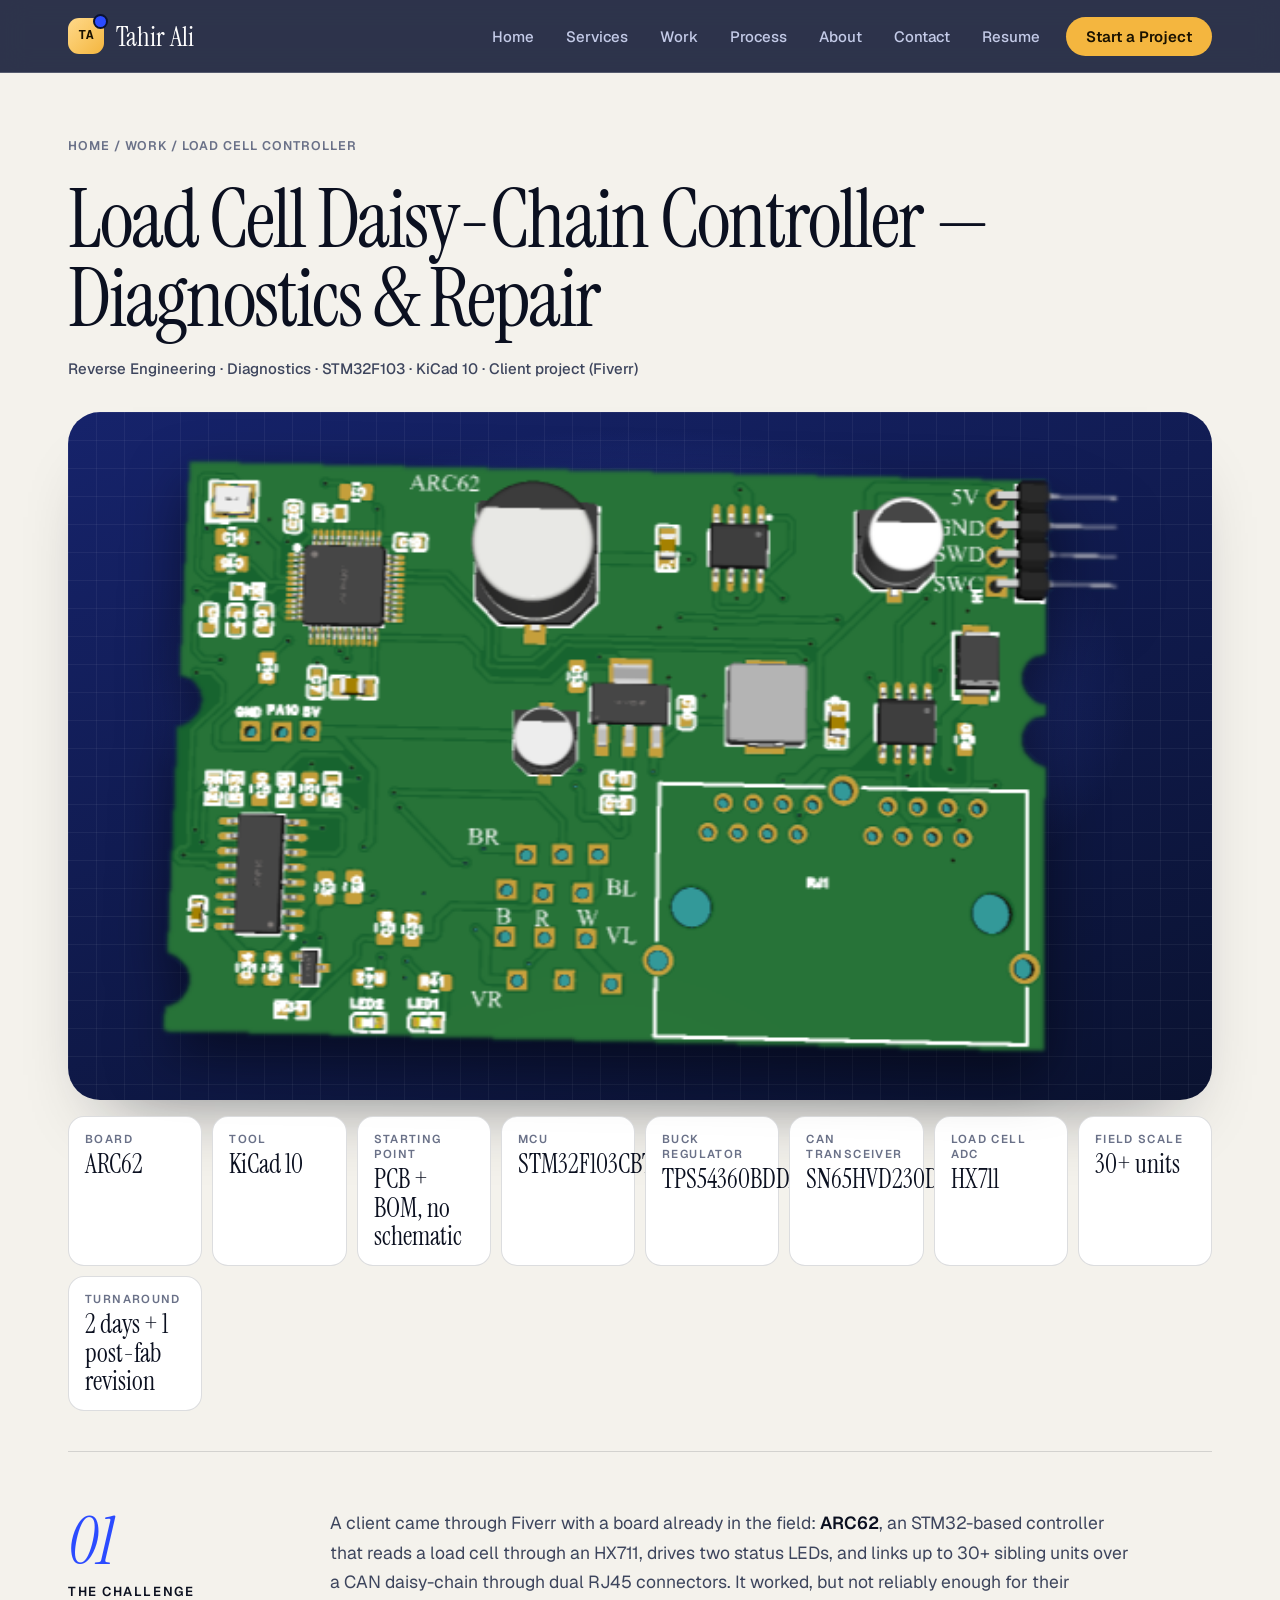
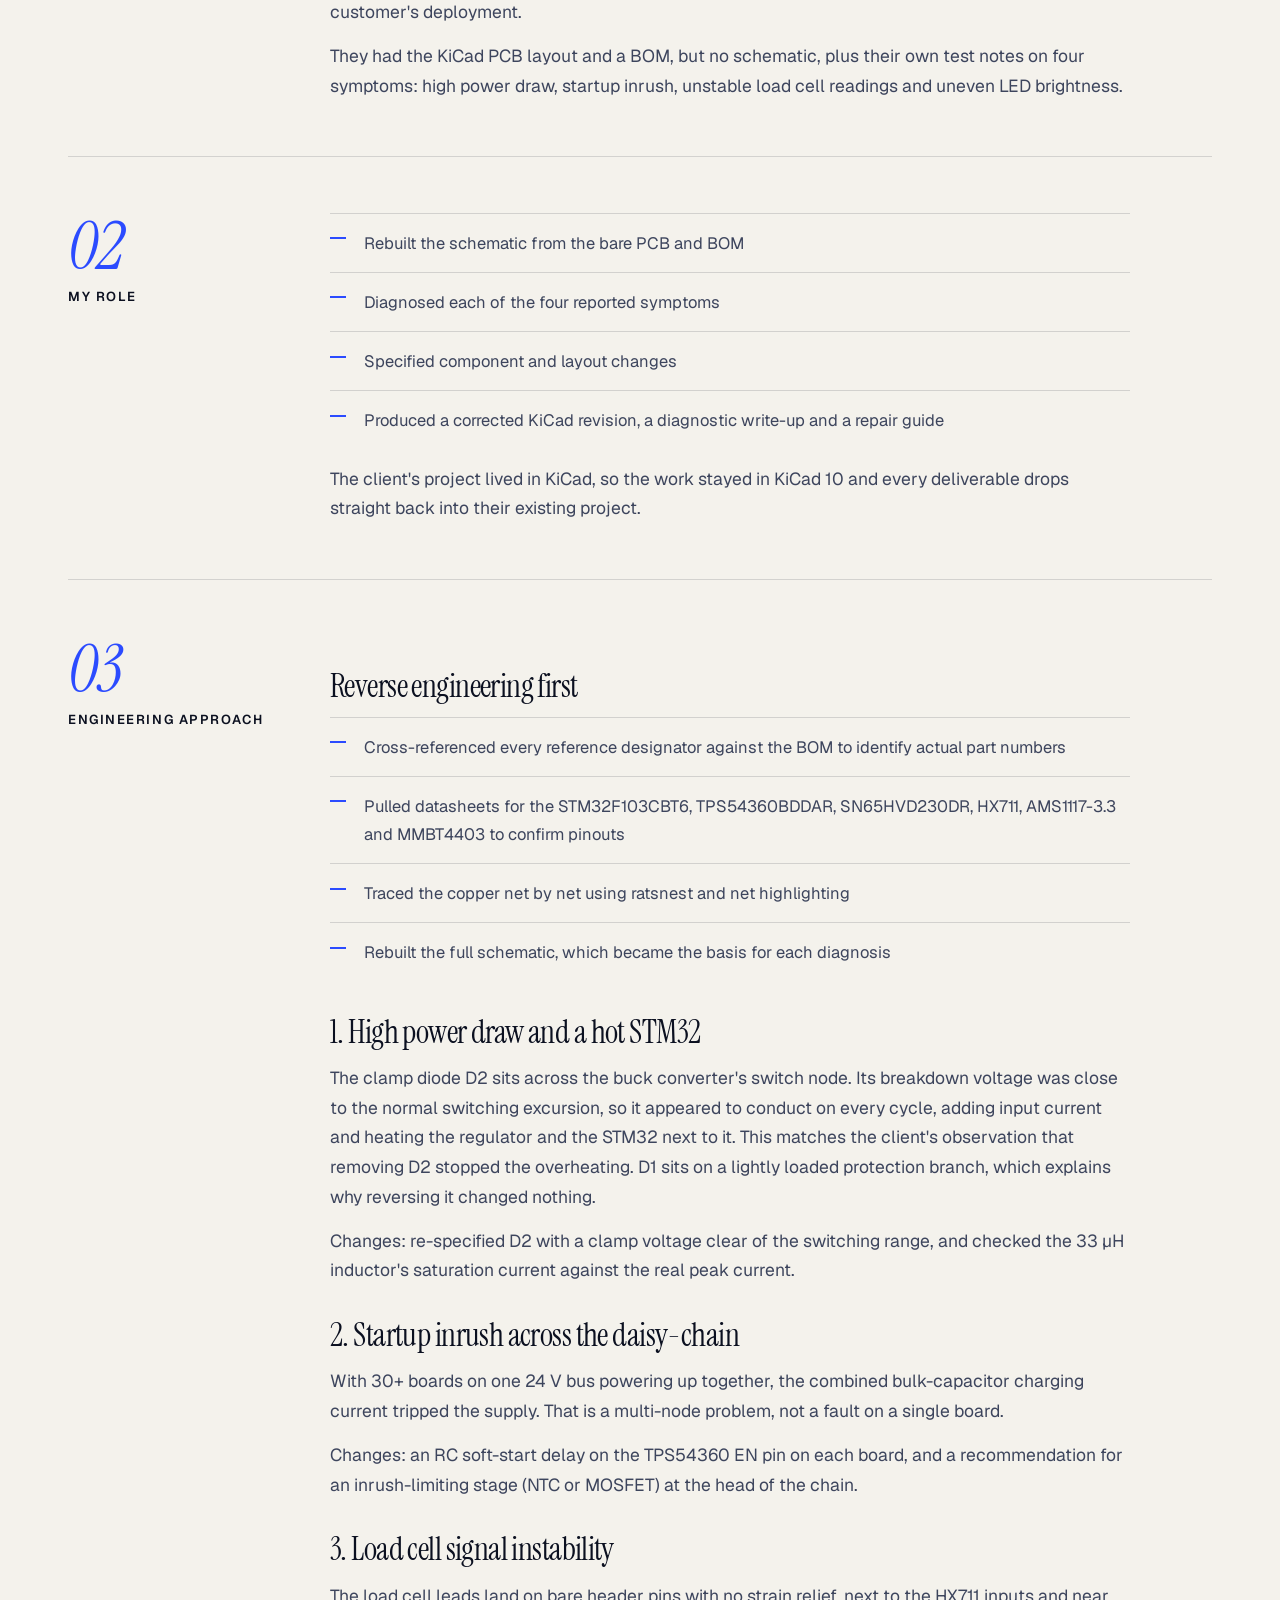
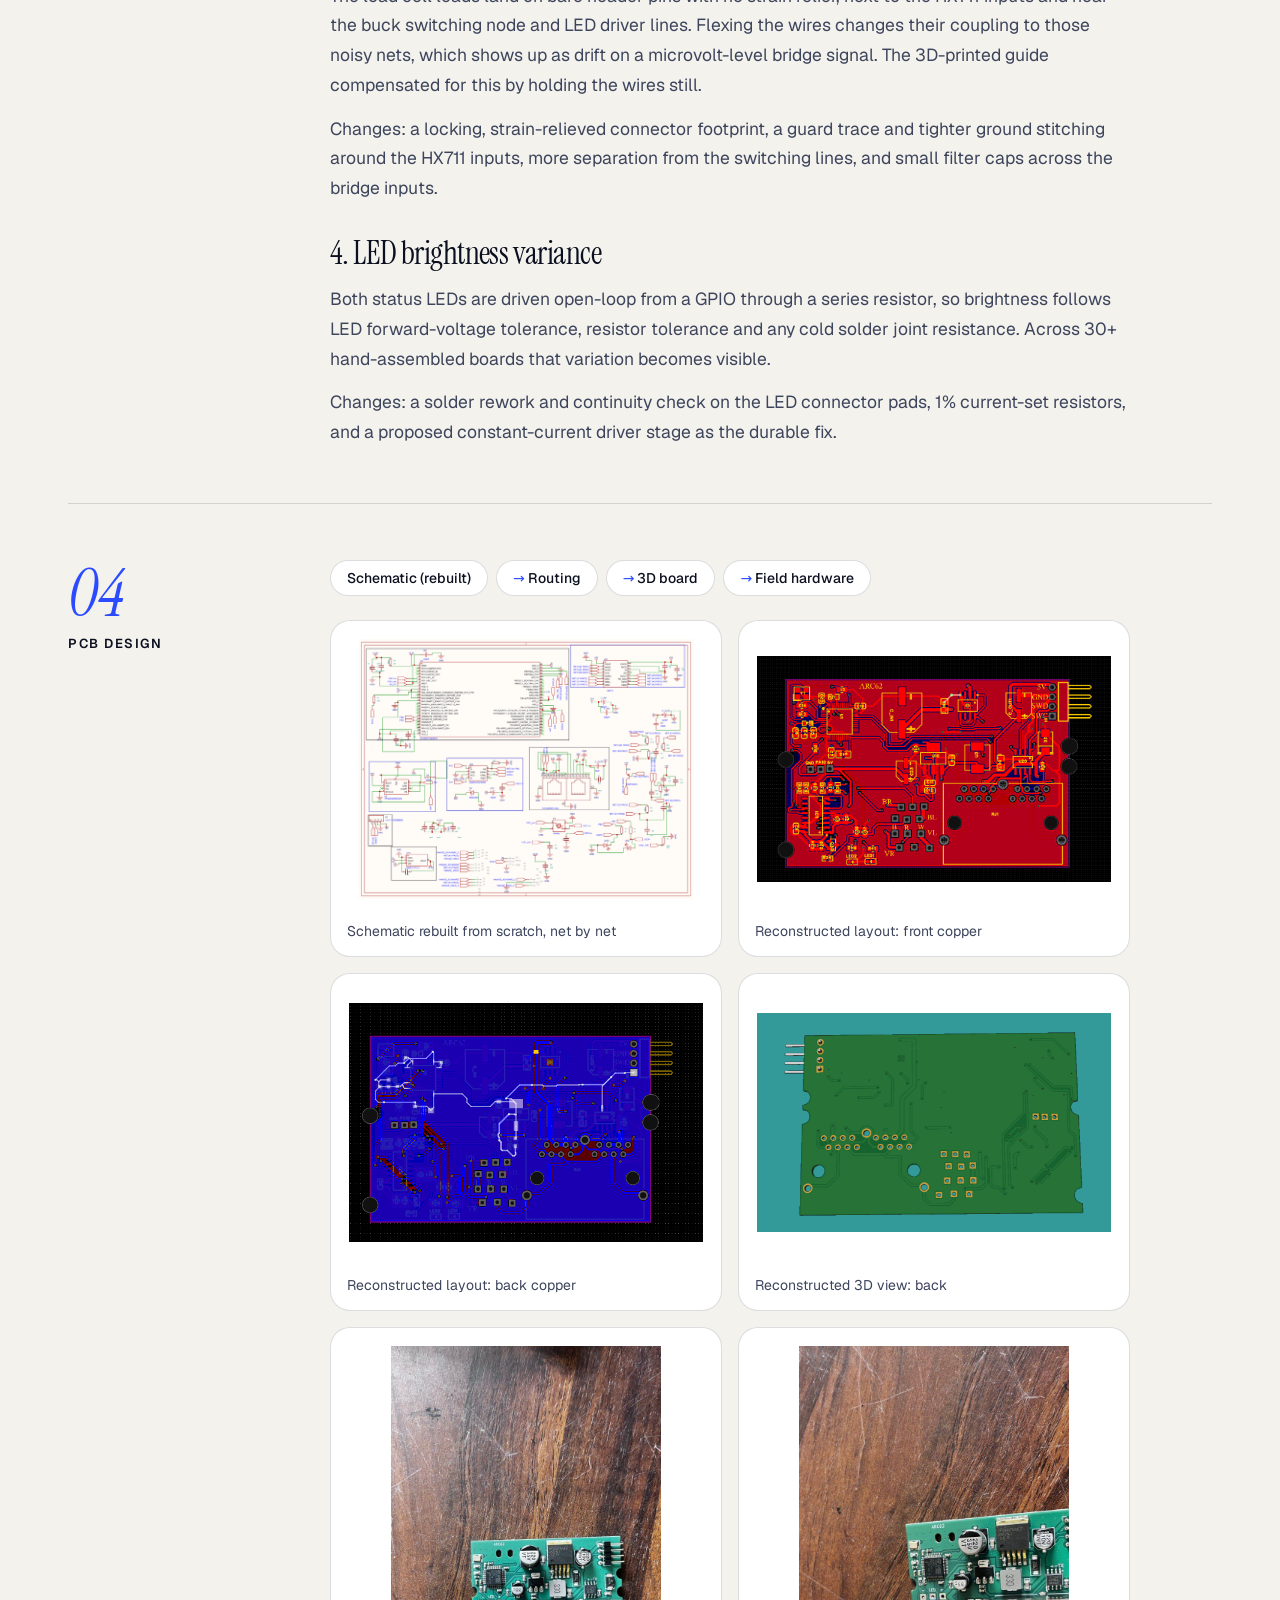
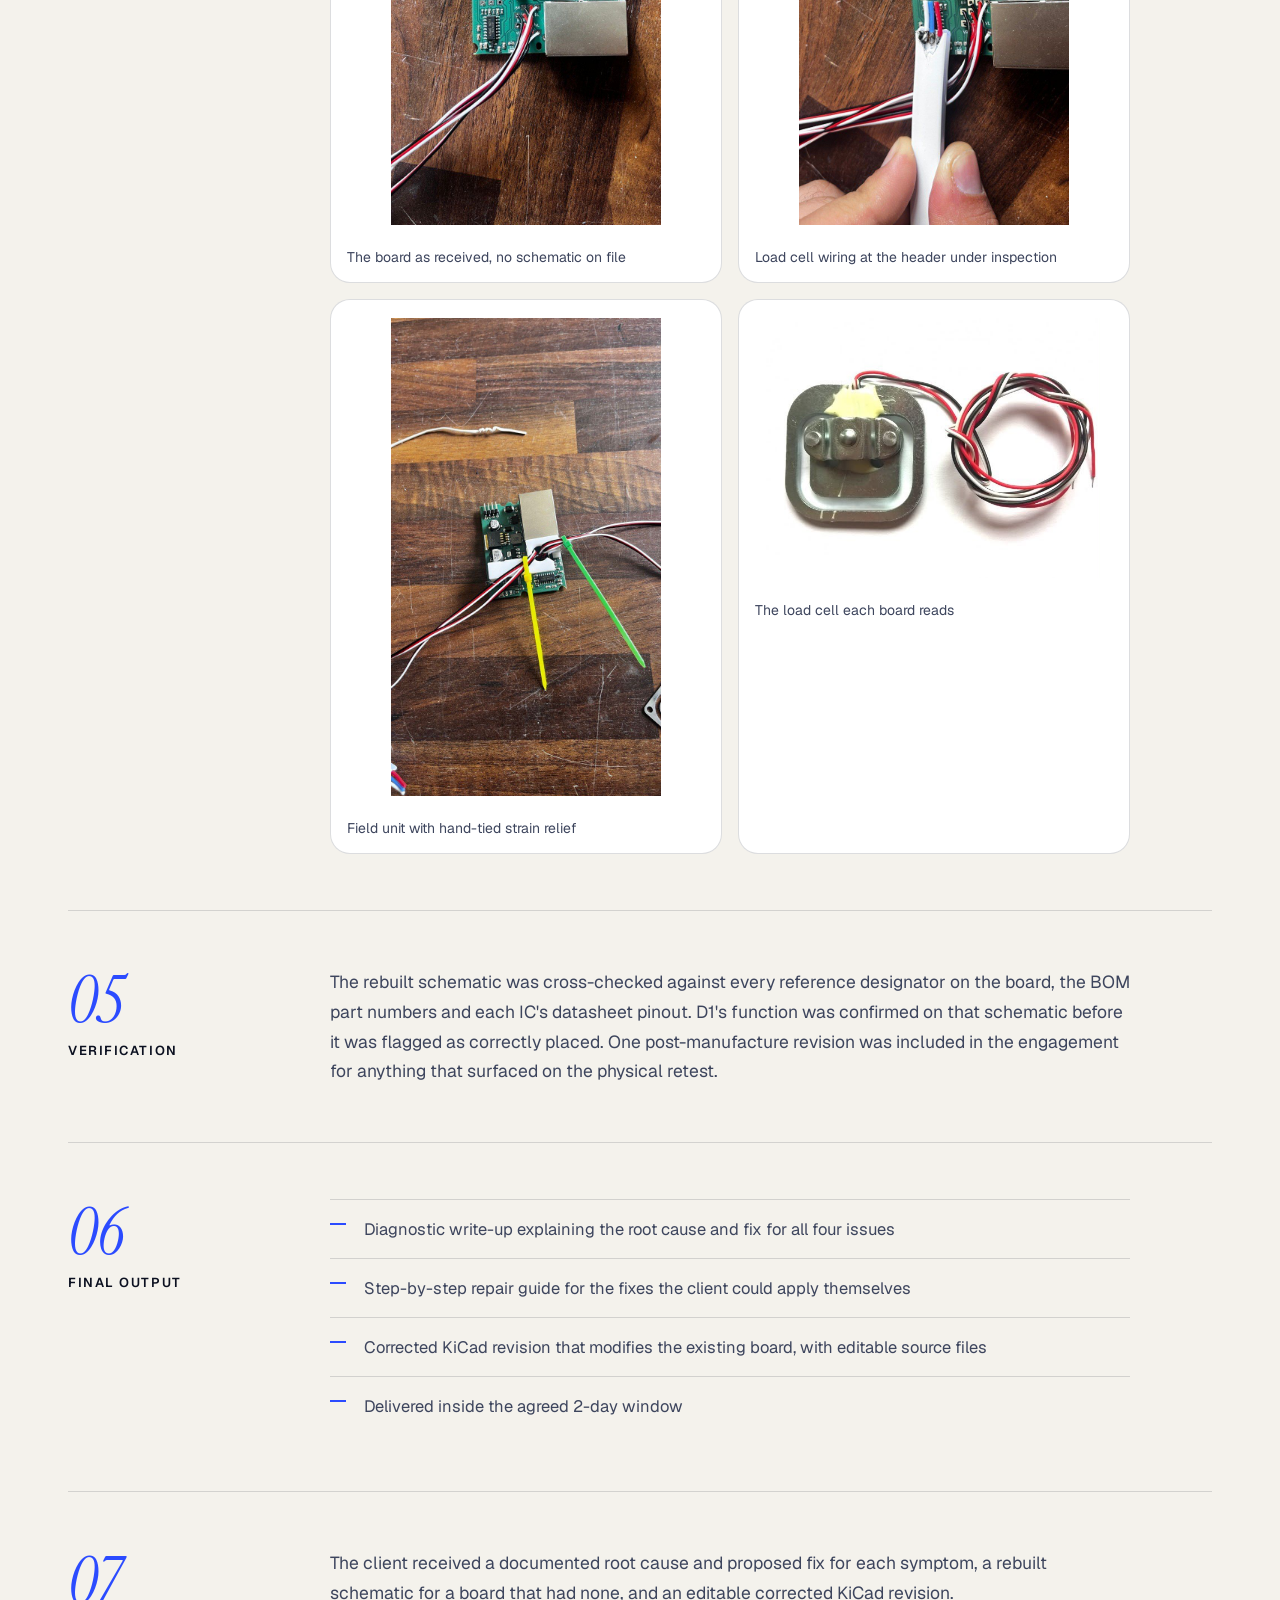
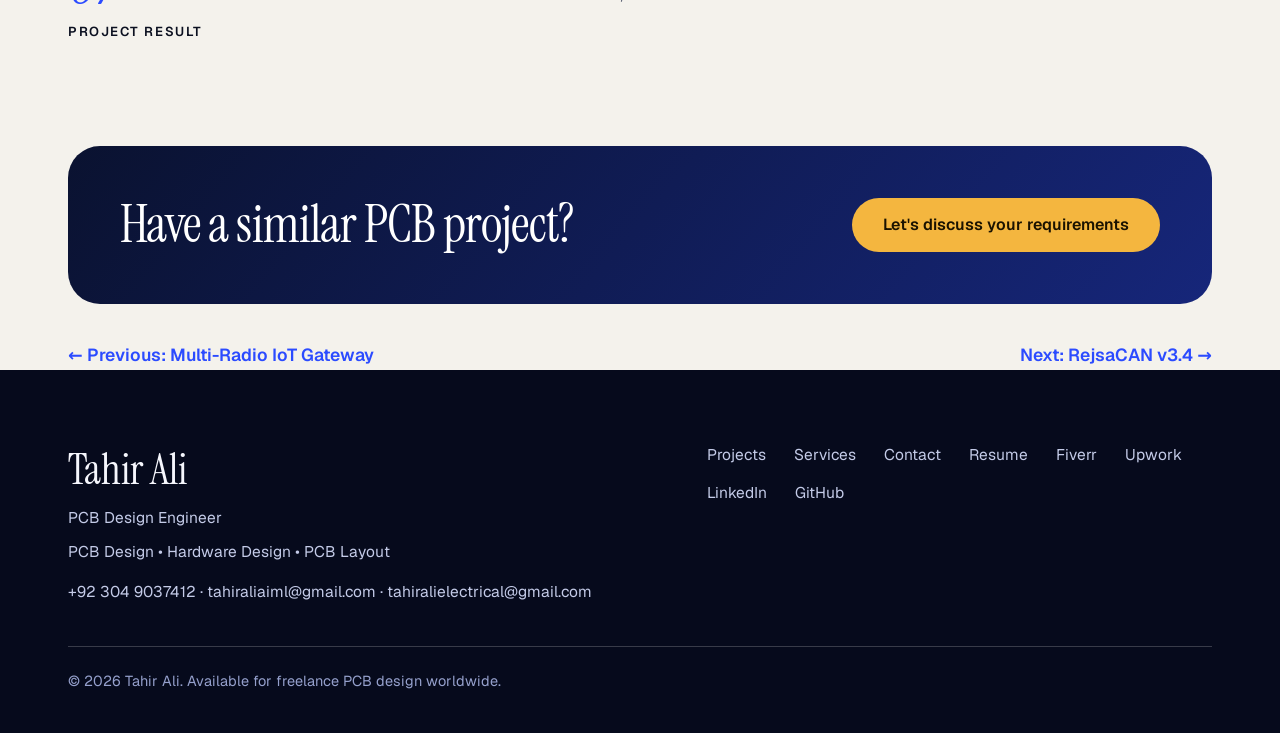
==== projects/arc62-loadcell-repair.html @ c868f443 "Update portfolio website" ====
<!DOCTYPE html>
<html lang="en"><head><meta charset="UTF-8"><meta name="viewport" content="width=device-width, initial-scale=1">
<title>Load Cell Daisy-Chain Controller — Diagnostics &amp; Repair | Tahir Ali, PCB Design Engineer</title><meta name="description" content="Reverse-engineered an undocumented STM32 load-cell controller (ARC62) from PCB and BOM, diagnosed four field issues and delivered a corrected KiCad revision.">
<meta name="theme-color" content="#0a1230">
<meta property="og:type" content="website"><meta property="og:title" content="Load Cell Daisy-Chain Controller — Diagnostics &amp; Repair | Tahir Ali, PCB Design Engineer"><meta property="og:description" content="Reverse-engineered an undocumented STM32 load-cell controller (ARC62) from PCB and BOM, diagnosed four field issues and delivered a corrected KiCad revision."><meta property="og:image" content="../images/arc62-3d-front.png">
<meta name="twitter:card" content="summary_large_image">
<script>document.documentElement.className="js"</script>
<link rel="preload" href="../fonts/display.woff2" as="font" type="font/woff2" crossorigin><link rel="preload" href="../fonts/body.woff2" as="font" type="font/woff2" crossorigin>
<link rel="stylesheet" href="../styles.css"></head><body><a class="skip" href="#main">Skip to content</a>
<header class="site-header"><nav class="nav" aria-label="Main">
<a href="../index.html" class="brand"><span class="chip" aria-hidden="true">TA</span>Tahir Ali</a>
<button class="nav-toggle" id="navToggle" aria-label="Menu" aria-expanded="false" aria-controls="navLinks"><span></span></button>
<ul class="nav-links" id="navLinks">
<li><a href="../index.html#home">Home</a></li><li><a href="../index.html#services">Services</a></li><li><a href="../index.html#work">Work</a></li><li><a href="../index.html#process">Process</a></li><li><a href="../index.html#about">About</a></li><li><a href="../index.html#contact">Contact</a></li>
<li><a href="../Tahir_Ali_Resume.pdf" download>Resume</a></li>
<li><a class="nav-cta" href="../index.html#contact">Start a Project</a></li>
</ul></nav></header><main id="main"><div class="wrap">
<div class="ph-hero"><p class="crumb"><a href="../index.html">Home</a> / <a href="../index.html#work">Work</a> / Load Cell Controller</p>
<h1>Load Cell Daisy-Chain Controller — Diagnostics & Repair</h1><p class="meta">Reverse Engineering · Diagnostics · STM32F103 · KiCad 10 · Client project (Fiverr)</p>
<div class="big"><img src="../images/cut/arc62-3d-front.png" alt="Reconstructed 3D render of the ARC62 load cell controller board, front side with silkscreen labels" width="579" height="412" fetchpriority="high"></div>
<dl class="tb"><div><dt>Board</dt><dd>ARC62</dd></div><div><dt>Tool</dt><dd>KiCad 10</dd></div><div><dt>Starting point</dt><dd>PCB + BOM, no schematic</dd></div><div><dt>MCU</dt><dd>STM32F103CBT6</dd></div><div><dt>Buck regulator</dt><dd>TPS54360BDDAR</dd></div><div><dt>CAN transceiver</dt><dd>SN65HVD230DR</dd></div><div><dt>Load cell ADC</dt><dd>HX711</dd></div><div><dt>Field scale</dt><dd>30+ units</dd></div><div><dt>Turnaround</dt><dd>2 days + 1 post-fab revision</dd></div></dl></div>
<section class="cs"><div class="cs-grid"><h2><b>01</b>The challenge</h2><div class="prose"><p>A client came through Fiverr with a board already in the field: <strong>ARC62</strong>, an STM32-based controller that reads a load cell through an HX711, drives two status LEDs, and links up to 30+ sibling units over a CAN daisy-chain through dual RJ45 connectors. It worked, but not reliably enough for their customer's deployment.</p><p>They had the KiCad PCB layout and a BOM, but no schematic, plus their own test notes on four symptoms: high power draw, startup inrush, unstable load cell readings and uneven LED brightness.</p></div></div></section>
<section class="cs"><div class="cs-grid"><h2><b>02</b>My role</h2><div class="prose"><ul class="list"><li>Rebuilt the schematic from the bare PCB and BOM</li><li>Diagnosed each of the four reported symptoms</li><li>Specified component and layout changes</li><li>Produced a corrected KiCad revision, a diagnostic write-up and a repair guide</li></ul><p>The client's project lived in KiCad, so the work stayed in KiCad 10 and every deliverable drops straight back into their existing project.</p></div></div></section>
<section class="cs"><div class="cs-grid"><h2><b>03</b>Engineering approach</h2><div class="prose"><h3>Reverse engineering first</h3><ul class="list"><li>Cross-referenced every reference designator against the BOM to identify actual part numbers</li><li>Pulled datasheets for the STM32F103CBT6, TPS54360BDDAR, SN65HVD230DR, HX711, AMS1117-3.3 and MMBT4403 to confirm pinouts</li><li>Traced the copper net by net using ratsnest and net highlighting</li><li>Rebuilt the full schematic, which became the basis for each diagnosis</li></ul><h3>1. High power draw and a hot STM32</h3><p>The clamp diode D2 sits across the buck converter's switch node. Its breakdown voltage was close to the normal switching excursion, so it appeared to conduct on every cycle, adding input current and heating the regulator and the STM32 next to it. This matches the client's observation that removing D2 stopped the overheating. D1 sits on a lightly loaded protection branch, which explains why reversing it changed nothing.</p><p>Changes: re-specified D2 with a clamp voltage clear of the switching range, and checked the 33 µH inductor's saturation current against the real peak current.</p><h3>2. Startup inrush across the daisy-chain</h3><p>With 30+ boards on one 24 V bus powering up together, the combined bulk-capacitor charging current tripped the supply. That is a multi-node problem, not a fault on a single board.</p><p>Changes: an RC soft-start delay on the TPS54360 EN pin on each board, and a recommendation for an inrush-limiting stage (NTC or MOSFET) at the head of the chain.</p><h3>3. Load cell signal instability</h3><p>The load cell leads land on bare header pins with no strain relief, next to the HX711 inputs and near the buck switching node and LED driver lines. Flexing the wires changes their coupling to those noisy nets, which shows up as drift on a microvolt-level bridge signal. The 3D-printed guide compensated for this by holding the wires still.</p><p>Changes: a locking, strain-relieved connector footprint, a guard trace and tighter ground stitching around the HX711 inputs, more separation from the switching lines, and small filter caps across the bridge inputs.</p><h3>4. LED brightness variance</h3><p>Both status LEDs are driven open-loop from a GPIO through a series resistor, so brightness follows LED forward-voltage tolerance, resistor tolerance and any cold solder joint resistance. Across 30+ hand-assembled boards that variation becomes visible.</p><p>Changes: a solder rework and continuity check on the LED connector pads, 1% current-set resistors, and a proposed constant-current driver stage as the durable fix.</p></div></div></section>
<section class="cs"><div class="cs-grid"><h2><b>04</b>PCB design</h2><div class="prose"><div class="stages"><span>Schematic (rebuilt)</span><span>Routing</span><span>3D board</span><span>Field hardware</span></div><div class="shots"><figure class="shot"><img src="../images/arc62-schematic.png" alt="Reconstructed schematic of the ARC62 load cell controller, rebuilt net by net from the bare PCB and BOM in KiCad" width="1400" height="1085" loading="lazy" decoding="async"><figcaption>Schematic rebuilt from scratch, net by net</figcaption></figure><figure class="shot"><img src="../images/arc62-routing-front.png" alt="Reverse-engineered front copper layer routing of the ARC62 board" width="924" height="591" loading="lazy" decoding="async"><figcaption>Reconstructed layout: front copper</figcaption></figure><figure class="shot"><img src="../images/arc62-routing-back.png" alt="Reverse-engineered back copper layer routing of the ARC62 board" width="600" height="406" loading="lazy" decoding="async"><figcaption>Reconstructed layout: back copper</figcaption></figure><figure class="shot"><img src="../images/arc62-3d-back-pads.png" alt="Reconstructed 3D render of the ARC62 board, back side pad layout" width="604" height="375" loading="lazy" decoding="async"><figcaption>Reconstructed 3D view: back</figcaption></figure><figure class="shot"><img src="../images/arc62-photo-top.jpg" alt="ARC62 load cell controller PCB, assembled, top view on a workbench" width="720" height="1280" class="tall" loading="lazy" decoding="async"><figcaption>The board as received, no schematic on file</figcaption></figure><figure class="shot"><img src="../images/arc62-photo-connector.jpg" alt="Close-up of the load cell wire bundle soldered to the PCB header" width="720" height="1280" class="tall" loading="lazy" decoding="async"><figcaption>Load cell wiring at the header under inspection</figcaption></figure><figure class="shot"><img src="../images/arc62-pcb-assembly-ties.jpg" alt="Assembled PCB with wiring harness secured by cable ties" width="720" height="1280" class="tall" loading="lazy" decoding="async"><figcaption>Field unit with hand-tied strain relief</figcaption></figure><figure class="shot"><img src="../images/arc62-loadcell-bracket.jpg" alt="Load cell sensor with metal mounting bracket and wiring harness" width="600" height="466" loading="lazy" decoding="async"><figcaption>The load cell each board reads</figcaption></figure></div></div></div></section>
<section class="cs"><div class="cs-grid"><h2><b>05</b>Verification</h2><div class="prose"><p>The rebuilt schematic was cross-checked against every reference designator on the board, the BOM part numbers and each IC's datasheet pinout. D1's function was confirmed on that schematic before it was flagged as correctly placed. One post-manufacture revision was included in the engagement for anything that surfaced on the physical retest.</p></div></div></section>
<section class="cs"><div class="cs-grid"><h2><b>06</b>Final output</h2><div class="prose"><ul class="list"><li>Diagnostic write-up explaining the root cause and fix for all four issues</li><li>Step-by-step repair guide for the fixes the client could apply themselves</li><li>Corrected KiCad revision that modifies the existing board, with editable source files</li><li>Delivered inside the agreed 2-day window</li></ul></div></div></section>
<section class="cs"><div class="cs-grid"><h2><b>07</b>Project result</h2><div class="prose"><p>The client received a documented root cause and proposed fix for each symptom, a rebuilt schematic for a board that had none, and an editable corrected KiCad revision.</p></div></div></section>
<div class="end"><h2>Have a similar PCB project?</h2><a class="btn btn-primary" href="../index.html#contact">Let's discuss your requirements</a></div>
<nav class="pn" aria-label="Project navigation"><a href="multi-radio-gateway-layout.html">← Previous: Multi-Radio IoT Gateway</a><a href="rejsacan-v3-redesign.html">Next: RejsaCAN v3.4 →</a></nav>
</div></main><footer><div class="wrap"><div class="foot">
<div><strong>Tahir Ali</strong><p>PCB Design Engineer</p><p>PCB Design • Hardware Design • PCB Layout</p><p class="fcontact"><a href="tel:+923049037412">+92 304 9037412</a> · <a href="mailto:tahiraliaiml@gmail.com">tahiraliaiml@gmail.com</a> · <a href="mailto:tahiralielectrical@gmail.com">tahiralielectrical@gmail.com</a></p></div>
<ul>
<li><a href="../index.html#work">Projects</a></li><li><a href="../index.html#services">Services</a></li><li><a href="../index.html#contact">Contact</a></li><li><a href="../Tahir_Ali_Resume.pdf" download>Resume</a></li>
<li><a href="https://www.fiverr.com/tahircircuit?public_mode=true" target="_blank" rel="noopener">Fiverr</a></li><li><a href="https://www.upwork.com/freelancers/~01393ea75067305202?viewMode=1" target="_blank" rel="noopener">Upwork</a></li><li><a href="https://www.linkedin.com/in/tahir-ali-7430803a5/" target="_blank" rel="noopener">LinkedIn</a></li><li><a href="https://github.com/tahiriii-ai" target="_blank" rel="noopener">GitHub</a></li>
</ul></div><p class="copy">© 2026 Tahir Ali. Available for freelance PCB design worldwide.</p></div></footer>
<script src="../script.js"></script></body></html>
---- styles.css ----
/* Tahir Ali, PCB Design Engineer. Blue soldermask, ENIG gold, paper. Fonts self-hosted. */
@font-face{font-family:"Instrument";src:url(fonts/display.woff2) format("woff2");font-weight:400;font-style:normal;font-display:swap}
@font-face{font-family:"Instrument";src:url(fonts/display-italic.woff2) format("woff2");font-weight:400;font-style:italic;font-display:swap}
@font-face{font-family:"Geist";src:url(fonts/body.woff2) format("woff2");font-weight:100 900;font-display:swap}
:root{--navy:#0a1230;--navy2:#111c47;--ink:#0b1020;--paper:#f4f2ec;--paper2:#eae8df;--blue:#2b4bff;--blue2:#7d92ff;--gold:#f4b63f;--gold2:#ffd98a;
--bg:var(--paper);--fg:var(--ink);--mut:#3d455d;--faint:#6a7188;--ln:rgba(11,16,32,.14);--card:#fff;--acc:var(--blue);--btn:var(--ink);--btnfg:#fff;
--stage:radial-gradient(60% 55% at 50% 42%,rgba(77,104,255,.55),rgba(77,104,255,0) 72%),linear-gradient(rgba(255,255,255,.05) 1px,transparent 1px) 0 0/28px 28px,linear-gradient(90deg,rgba(255,255,255,.05) 1px,transparent 1px) 0 0/28px 28px,linear-gradient(160deg,#16236b,#0a1230);
--display:"Instrument",Georgia,serif;--body:"Geist","Segoe UI",system-ui,sans-serif;--mono:"GeistMono",ui-monospace,Consolas,monospace;--max:1200px;--r:22px}
.hero,#featured,#process,#contact,.site-header,.end,.rcard,.band,footer{--bg:var(--navy);--fg:#f6f7fd;--mut:#c4cbe8;--faint:#95a0cc;--ln:rgba(255,255,255,.2);--card:var(--navy2);--acc:var(--gold);--btn:var(--gold);--btnfg:#1a1200}
.alt{--bg:var(--paper2)}
*{box-sizing:border-box}html{scroll-behavior:smooth;scroll-padding-top:84px}
body{margin:0;background:var(--paper);color:var(--ink);font:400 17.5px/1.7 var(--body);-webkit-font-smoothing:antialiased;overflow-x:hidden}
img{max-width:100%;height:auto;display:block}a{color:inherit;text-decoration:none}ul,ol{margin:0;padding:0;list-style:none}p{margin:0}
h1,h2,h3,h4{font-family:var(--display);margin:0;line-height:1.04;font-weight:400;letter-spacing:-.018em}
::selection{background:var(--gold);color:#1a1200}
.wrap{max-width:var(--max);margin:0 auto;padding:0 28px}
.skip{position:absolute;left:-999px;top:8px;background:var(--gold);color:#1a1200;padding:8px 14px;z-index:99;border-radius:8px}.skip:focus{left:8px}
:focus-visible{outline:2px solid var(--blue2);outline-offset:3px}
.site-header{position:sticky;top:0;z-index:50;background:rgba(10,18,48,.85);backdrop-filter:blur(14px) saturate(1.4);border-bottom:1px solid var(--ln);color:var(--fg)}
.nav{max-width:var(--max);margin:0 auto;padding:0 28px;height:72px;display:flex;align-items:center;gap:28px}
.brand{display:flex;align-items:center;gap:12px;font:400 27px var(--display);color:#fff}
.chip{position:relative;width:36px;height:36px;display:grid;place-items:center;border-radius:11px;background:linear-gradient(135deg,var(--gold2),var(--gold));color:#1a1200;font:700 12.5px var(--mono)}
.chip::after{content:"";position:absolute;right:-4px;top:-4px;width:11px;height:11px;border-radius:50%;background:var(--blue);border:2px solid var(--navy)}
.nav-links{display:flex;align-items:center;gap:4px;margin-left:auto;font:500 15px var(--body)}
.nav-links a{color:var(--mut);padding:9px 14px;border-radius:999px;transition:color .2s,background .2s}.nav-links a:hover{color:#fff;background:rgba(255,255,255,.09)}
.nav-links .nav-cta{background:var(--gold);color:#1a1200;font-weight:600;padding:10px 20px;margin-left:8px}.nav-links .nav-cta:hover{background:var(--gold2);color:#1a1200}
.nav-toggle{display:none;margin-left:auto;background:none;border:1px solid var(--ln);color:#fff;width:46px;height:46px;border-radius:14px;cursor:pointer}
.nav-toggle span,.nav-toggle span::before,.nav-toggle span::after{display:block;width:20px;height:2px;background:currentColor;margin:auto;position:relative}
.nav-toggle span::before,.nav-toggle span::after{content:"";position:absolute;left:0}.nav-toggle span::before{top:-6px}.nav-toggle span::after{top:6px}
.btn{display:inline-flex;align-items:center;justify-content:center;gap:8px;min-height:54px;padding:12px 30px;border-radius:999px;font:600 16px var(--body);border:1.5px solid transparent;cursor:pointer;transition:transform .2s,background .2s,border-color .2s,color .2s,box-shadow .2s}
.btn-primary{background:var(--btn);color:var(--btnfg)}.btn-primary:hover{transform:translateY(-2px);box-shadow:0 10px 26px -8px rgba(43,75,255,.55)}
.hero .btn-primary:hover,#featured .btn-primary:hover,#contact .btn-primary:hover,.band .btn-primary:hover,.end .btn-primary:hover{box-shadow:0 10px 26px -8px rgba(244,182,63,.6)}
.btn-ghost{border-color:color-mix(in srgb,var(--fg) 40%,transparent);color:var(--fg);background:transparent}.btn-ghost:hover{border-color:var(--acc);color:var(--acc)}
.band .btn-ghost{border-color:rgba(255,255,255,.6)}
.link{color:var(--acc);font-weight:600;border-bottom:1.5px solid color-mix(in srgb,var(--acc) 45%,transparent);transition:border-color .2s}.link:hover{border-color:var(--acc)}
.actions{display:flex;flex-wrap:wrap;gap:14px}
section{padding:112px 0;background:var(--bg);color:var(--fg)}
.sec-head{max-width:800px;margin-bottom:60px}
.sec-head h2{font-size:clamp(40px,5.4vw,70px);line-height:1}
.sec-head p{color:var(--mut);margin-top:22px;font-size:19.5px;max-width:640px}
.kicker{display:inline-flex;align-items:center;gap:10px;font:600 13px var(--body);letter-spacing:.14em;text-transform:uppercase;color:var(--acc);margin-bottom:20px}
.kicker::before{content:"";width:9px;height:9px;border-radius:50%;background:var(--acc);box-shadow:0 0 0 4px color-mix(in srgb,var(--acc) 24%,transparent)}
.tb{display:grid;grid-template-columns:repeat(auto-fit,minmax(130px,1fr));gap:10px;margin:0}
.tb div{padding:14px 16px;border-radius:16px;background:color-mix(in srgb,var(--fg) 8%,transparent);border:1px solid var(--ln)}
.tb dt{font:600 11.5px var(--body);letter-spacing:.12em;text-transform:uppercase;color:var(--faint);margin:0}
.tb dd{margin:4px 0 0;font:400 26px/1.1 var(--display)}
.ph-hero .tb div{background:#fff}
.hero{position:relative;padding:88px 0 112px;overflow:hidden;background:radial-gradient(55% 65% at 88% 12%,rgba(43,75,255,.5),transparent 62%),radial-gradient(40% 50% at 0% 100%,rgba(244,182,63,.14),transparent 62%),linear-gradient(rgba(255,255,255,.045) 1px,transparent 1px) 0 0/52px 52px,linear-gradient(90deg,rgba(255,255,255,.045) 1px,transparent 1px) 0 0/52px 52px,var(--navy)}
.hero-grid{position:relative;display:grid;grid-template-columns:1.1fr .9fr;gap:72px;align-items:center}
.label{display:inline-flex;align-items:center;gap:10px;padding:9px 18px 9px 13px;border:1px solid var(--ln);border-radius:999px;background:rgba(255,255,255,.06);font:600 13px var(--body);letter-spacing:.12em;text-transform:uppercase;color:var(--gold2);margin-bottom:30px}
.label::before{content:"";width:8px;height:8px;border-radius:50%;background:var(--gold);box-shadow:0 0 12px var(--gold)}
.hero h1{font-size:clamp(52px,7.4vw,106px);line-height:.95;letter-spacing:-.028em;color:#fff}
.hero h1 em{font-style:italic;color:var(--gold2)}
.hero .lead{font-size:20px;color:var(--mut);margin:32px 0 38px;max-width:570px}
.trust{margin-top:40px;display:flex;flex-wrap:wrap;gap:12px 30px;font:500 15px var(--body);color:var(--mut)}.trust a{color:#fff;font-weight:600}
.stars{color:var(--gold);letter-spacing:3px}
.frame{position:relative;margin:0;padding:16px;border-radius:32px;background:rgba(255,255,255,.07);border:1px solid rgba(255,255,255,.18);backdrop-filter:blur(8px);box-shadow:0 40px 90px -30px rgba(0,0,0,.65)}
.frame>img{width:100%;max-height:520px;object-fit:contain;margin:auto;border-radius:22px;background:var(--stage);padding:26px;filter:drop-shadow(0 24px 28px rgba(0,0,0,.5))}
.frame .tb{margin-top:12px;grid-template-columns:repeat(4,1fr)}.frame .tb div{padding:11px 12px;border-radius:14px}.frame .tb dd{font-size:21px}
.frame figcaption{border:0;padding:16px 6px 4px;color:var(--mut);font:400 14.5px/1.5 var(--body)}
.hero-copy>*{animation:up .9s both}.hero-copy>:nth-child(2){animation-delay:.1s}.hero-copy>:nth-child(3){animation-delay:.2s}.hero-copy>:nth-child(4){animation-delay:.3s}.hero-copy>:nth-child(5){animation-delay:.4s}
.hero-fig{animation:up 1.1s .25s both}
@keyframes up{from{opacity:0;transform:translateY(22px)}to{opacity:1;transform:none}}
.ticker{background:var(--gold);color:#1a1200;overflow:hidden;padding:17px 0}
.tk{display:flex;width:max-content;animation:tk 38s linear infinite}
.tk span{font:600 14px var(--body);letter-spacing:.14em;text-transform:uppercase;padding:0 28px;position:relative;white-space:nowrap}
.tk span::after{content:"";position:absolute;right:-4px;top:50%;width:8px;height:8px;margin-top:-4px;border-radius:50%;border:2px solid #1a1200}
@keyframes tk{to{transform:translateX(-50%)}}
.value-grid{display:grid;grid-template-columns:repeat(4,1fr);gap:18px;counter-reset:v}
.value-grid article{counter-increment:v;padding:34px 28px;border-radius:var(--r);background:var(--card);border:1px solid var(--ln);transition:transform .3s,box-shadow .3s,border-color .3s}
.value-grid article:hover{transform:translateY(-6px);border-color:var(--blue);box-shadow:0 24px 44px -24px rgba(43,75,255,.35)}
.value-grid article::before{content:"0" counter(v);display:block;font:italic 400 56px/1 var(--display);color:var(--blue);margin-bottom:28px}
.value-grid h3{font:600 21px/1.25 var(--body);letter-spacing:-.015em;margin-bottom:10px}.value-grid p{color:var(--mut);font-size:16px}
.insp{display:grid;grid-template-columns:1.6fr 1fr;border:1px solid var(--ln);border-radius:30px;background:var(--card);overflow:hidden;box-shadow:0 40px 80px -40px rgba(0,0,0,.6)}
.insp-main{border-right:1px solid var(--ln);min-width:0}
.tabs{display:flex;flex-wrap:wrap;gap:8px;padding:16px;border-bottom:1px solid var(--ln)}
.tab{flex:0 1 auto;background:transparent;border:1px solid var(--ln);border-radius:999px;color:var(--mut);font:500 14.5px var(--body);padding:10px 20px;cursor:pointer;min-height:44px;transition:background .2s,color .2s,border-color .2s}
.tab:hover{color:#fff;border-color:rgba(255,255,255,.45)}.tab[aria-selected=true]{background:var(--gold);border-color:var(--gold);color:#1a1200;font-weight:600}
.stage{position:relative;margin:16px;border-radius:22px;background:var(--stage);padding:18px}
.pane img{width:100%;height:clamp(300px,42vw,520px);object-fit:contain;filter:drop-shadow(0 24px 28px rgba(0,0,0,.45))}
.js .pane[hidden]{display:none}.pane{animation:fade .4s}
@keyframes fade{from{opacity:0;transform:scale(.985)}to{opacity:1;transform:none}}
.insp-side{padding:34px 30px;display:flex;flex-direction:column;gap:20px}.insp-side h3{font-size:36px}
.insp-side .cap{color:var(--mut);min-height:5.2em}.insp-side ul{border-top:1px solid var(--ln)}
.insp-side li{display:flex;justify-content:space-between;gap:16px;padding:11px 0;border-bottom:1px solid var(--ln);font-size:15.5px}
.insp-side li span:first-child{color:var(--faint);font:600 12px var(--body);letter-spacing:.1em;text-transform:uppercase;padding-top:3px}.insp-side li span:last-child{text-align:right}
.insp-side .btn{margin-top:auto}
.review{display:grid;grid-template-columns:1.6fr 1fr;gap:64px;align-items:start}
.quote{margin:0;font:400 clamp(23px,2.6vw,32px)/1.36 var(--display);position:relative;padding-top:70px;color:var(--ink)}
.quote::before{content:"\201C";position:absolute;top:-6px;left:-4px;font:400 150px/1 var(--display);color:var(--blue)}
.quote p+p{margin-top:18px;color:var(--mut)}
.who{margin-top:32px;display:flex;align-items:center;gap:14px}
.av{width:50px;height:50px;border-radius:50%;background:var(--blue);color:#fff;display:grid;place-items:center;font:400 24px var(--display)}
.who b{display:block;font-weight:600}.who span{color:var(--faint);font-size:15px}
.rcard{background:linear-gradient(160deg,var(--navy2),var(--navy));border:1px solid var(--ln);border-radius:var(--r);padding:34px;color:var(--fg);box-shadow:0 30px 60px -30px rgba(10,18,48,.6)}
.rcard .big-n{font:400 92px/1 var(--display);color:#fff}.rcard .stars{font-size:22px;display:block;margin:10px 0 6px}.rcard p{color:var(--mut);font-size:16px}
.rcard dl{margin:24px 0 0;border-top:1px solid var(--ln)}.rcard dl div{display:flex;justify-content:space-between;gap:14px;padding:11px 0;border-bottom:1px solid var(--ln);font-size:15.5px}
.rcard dt{font:600 12px var(--body);letter-spacing:.1em;text-transform:uppercase;color:var(--faint);padding-top:3px}.rcard dd{margin:0;text-align:right}
.rcard .link{display:inline-block;margin-top:22px}
.pkg{margin-top:72px;padding-top:40px;border-top:1px solid var(--ln)}.pkg h3{font-size:36px;margin-bottom:8px}.pkg>p{color:var(--mut);margin-bottom:24px;max-width:640px}
.files{display:flex;flex-wrap:wrap;gap:10px}.files li{font:500 15px var(--body);border:1px solid var(--ln);background:#fff;padding:11px 18px;border-radius:999px;display:flex;gap:10px;align-items:center}
.files li::before{content:"";width:8px;height:8px;border-radius:50%;background:var(--blue)}
details.shot-d{margin-top:26px}details summary{cursor:pointer;color:var(--gold2);font-weight:600;width:fit-content}details img{margin-top:14px;border:1px solid var(--ln);border-radius:14px}
.svc{display:grid;grid-template-columns:repeat(3,1fr);gap:18px;counter-reset:s}
.svc article{counter-increment:s;padding:30px 28px 32px;border-radius:var(--r);background:var(--card);border:1px solid var(--ln);position:relative;transition:transform .3s,border-color .3s,box-shadow .3s}
.svc article:hover{transform:translateY(-5px);border-color:var(--blue);box-shadow:0 22px 40px -26px rgba(43,75,255,.4)}
.svc article::before{content:counter(s,decimal-leading-zero);position:absolute;top:26px;right:26px;font:600 13px var(--body);color:var(--faint)}
.svc h3{font:600 20px/1.25 var(--body);letter-spacing:-.015em;margin:30px 0 10px}.svc p{color:var(--mut);font-size:16px}
.case{display:grid;grid-template-columns:1.15fr 1fr;gap:56px;align-items:center;padding:30px;margin-bottom:26px;border-radius:32px;background:var(--card);border:1px solid var(--ln);transition:box-shadow .35s}
.case:hover{box-shadow:0 40px 70px -40px rgba(11,16,32,.35)}.case:nth-of-type(even) .case-img{order:2}
.case-img{display:block;border-radius:24px;padding:34px;overflow:hidden;background:var(--stage)}
.case:nth-of-type(2) .case-img{background:radial-gradient(60% 55% at 50% 42%,rgba(244,182,63,.4),rgba(244,182,63,0) 72%),linear-gradient(rgba(255,255,255,.05) 1px,transparent 1px) 0 0/28px 28px,linear-gradient(90deg,rgba(255,255,255,.05) 1px,transparent 1px) 0 0/28px 28px,linear-gradient(160deg,#16236b,#0a1230)}
.case-img img{width:100%;aspect-ratio:4/3;object-fit:contain;transition:transform .6s cubic-bezier(.2,.7,.2,1);filter:drop-shadow(0 24px 28px rgba(0,0,0,.5))}
.case:hover .case-img img{transform:scale(1.06) rotate(-1.2deg)}
.kind{font:600 12.5px var(--body);letter-spacing:.1em;text-transform:uppercase;color:var(--blue);margin-bottom:14px}
.case h3{font-size:clamp(34px,3.9vw,52px);margin-bottom:16px;line-height:1}.case p{color:var(--mut)}
.facts{margin:22px 0;display:grid;gap:10px;font-size:16px}.facts li{padding-left:28px;position:relative}
.facts li::before{content:"";position:absolute;left:0;top:.45em;width:14px;height:14px;border-radius:50%;background:var(--blue) url("data:image/svg+xml,%3Csvg xmlns='http://www.w3.org/2000/svg' viewBox='0 0 14 14'%3E%3Cpath d='M4 7.2l2 2L10 5' fill='none' stroke='white' stroke-width='1.8' stroke-linecap='round' stroke-linejoin='round'/%3E%3C/svg%3E")}
.tools{font:500 14px var(--body);color:var(--faint);margin-bottom:26px}
.more-h{margin:84px 0 28px;font-size:46px}
.mini-grid{display:grid;grid-template-columns:repeat(3,1fr);gap:20px}
.mini{display:flex;flex-direction:column;background:var(--card);border:1px solid var(--ln);border-radius:26px;overflow:hidden;transition:transform .35s,box-shadow .35s,border-color .35s}
.mini:hover{transform:translateY(-8px);border-color:var(--blue);box-shadow:0 30px 50px -30px rgba(43,75,255,.45)}
.mini img{width:calc(100% - 24px);margin:12px 12px 0;border-radius:18px;aspect-ratio:16/11;object-fit:contain;padding:22px;background:var(--stage);filter:drop-shadow(0 24px 28px rgba(0,0,0,.5))}
.mini div{padding:22px 26px 26px;display:flex;flex-direction:column;gap:8px;flex:1}.mini h3{font-size:31px}.mini p{font-size:15.5px;color:var(--mut)}
.mini .kind{margin-bottom:2px;font-size:11.5px}.mini .link{align-self:flex-start;margin-top:auto;padding-top:8px;font-size:15.5px}
.flow{position:relative;max-width:920px;--p:0}
.flow::before{content:"";position:absolute;left:25px;top:26px;bottom:26px;width:2px;background:linear-gradient(var(--gold) calc(var(--p)*100%),rgba(255,255,255,.16) calc(var(--p)*100%))}
.flow li{position:relative;padding:0 0 52px 88px}.flow li:last-child{padding-bottom:0}
.node{position:absolute;left:0;top:0;width:52px;height:52px;border-radius:50%;border:2px solid rgba(255,255,255,.25);background:var(--navy);display:grid;place-items:center;font:600 15px var(--body);color:var(--faint);transition:all .35s}
.flow li.on .node{background:var(--gold);border-color:var(--gold);color:#1a1200;box-shadow:0 0 0 7px rgba(244,182,63,.18)}
.flow h3{font-size:40px;margin:8px 0 10px}.flow li>p{color:var(--mut);max-width:620px}
.real{margin-top:16px;max-width:620px;border-radius:16px;background:rgba(255,255,255,.07);border:1px solid var(--ln);padding:14px 18px;font-size:15.5px;color:#fff}
.real span{display:block;font:600 11.5px var(--body);letter-spacing:.14em;text-transform:uppercase;color:var(--gold2);margin-bottom:4px}
.skills{display:grid;grid-template-columns:repeat(3,1fr);gap:18px}.skills>div{padding:30px;border-radius:var(--r);background:var(--card);border:1px solid var(--ln)}
.skills h3{font-size:34px;margin-bottom:18px}.skills ul{display:flex;flex-wrap:wrap;gap:8px}
.skills li{padding:8px 16px;border-radius:999px;border:1px solid var(--ln);background:var(--paper);font-size:15px;color:var(--ink);transition:background .2s,color .2s}.skills li:hover{background:var(--blue);color:#fff;border-color:var(--blue)}
.ev{display:grid;grid-template-columns:repeat(4,1fr);gap:16px}
.ev figure,.shot{margin:0;background:var(--card);border:1px solid var(--ln);border-radius:20px;overflow:hidden;transition:transform .3s,box-shadow .3s}
.ev figure:hover,.shot:hover{transform:translateY(-4px);box-shadow:0 24px 40px -26px rgba(11,16,32,.4)}
.ev img,.shot img{width:calc(100% - 16px);margin:8px 8px 0;border-radius:14px;background:#fff}
.ev img[src*="cut/"],.shot img[src*="cut/"]{background:#0d1538}
.ev img{aspect-ratio:1/1;object-fit:contain;padding:10px}.ev img.ph{object-fit:cover;padding:0}
.ev .wide{grid-column:span 2}.ev .wide img{aspect-ratio:2/1}
figcaption{padding:12px 16px 14px;font:400 14px/1.5 var(--body);color:var(--mut)}
.two{display:grid;grid-template-columns:1fr 1fr;gap:72px;align-items:start}
.two h2{font-size:clamp(38px,4.6vw,60px);margin-bottom:22px}.two p{color:var(--mut)}.two p+p{margin-top:14px}
.plats{display:flex;flex-wrap:wrap;gap:12px 24px;margin-top:26px}
.list li{padding:15px 0 15px 34px;border-top:1px solid var(--ln);color:var(--mut);position:relative;font-size:16.5px}
.list li::before{content:"";position:absolute;left:0;top:1.4em;width:16px;height:2px;background:var(--blue)}
.about-img{width:250px;border-radius:32px;margin-bottom:40px;background:var(--paper2);box-shadow:14px 14px 0 var(--gold)}
#about .btn-ghost{color:var(--ink);border-color:var(--ln)}
.band{background:linear-gradient(120deg,#1f38e6,var(--blue) 50%,#5a3bff);padding:80px 0;--mut:rgba(255,255,255,.88)}
.band .wrap{display:flex;flex-wrap:wrap;align-items:center;justify-content:space-between;gap:28px}.band h2{font-size:clamp(38px,4.6vw,62px);color:#fff}.band p{color:var(--mut);margin-top:10px;font-size:18px}
.contact{display:grid;grid-template-columns:.9fr 1.1fr;gap:72px}.contact h2{font-size:clamp(42px,5.6vw,76px);margin-bottom:22px;line-height:.98}.contact>div>p{color:var(--mut)}
.help{margin-top:30px;border-radius:18px;background:rgba(255,255,255,.06);border:1px solid var(--ln);padding:20px 22px}
.help b{font:600 12.5px var(--body);letter-spacing:.12em;text-transform:uppercase;color:var(--gold2)}.help ul{margin-top:10px}
.help li{color:var(--mut);padding:4px 0 4px 22px;position:relative;font-size:16px}.help li::before{content:"";position:absolute;left:0;top:1em;width:10px;height:2px;background:var(--gold)}
.form{display:grid;gap:18px;background:var(--card);border:1px solid var(--ln);border-radius:30px;padding:36px}.f{display:grid;gap:7px}
label{font:600 12.5px var(--body);letter-spacing:.08em;text-transform:uppercase;color:var(--mut)}
input,select,textarea{width:100%;font:400 16.5px var(--body);color:#fff;background:rgba(255,255,255,.07);border:1px solid var(--ln);border-radius:14px;padding:13px 16px;min-height:52px;transition:border-color .2s,background .2s}
select option{color:#111}textarea{min-height:140px;resize:vertical}
input:focus,select:focus,textarea:focus{outline:0;border-color:var(--gold);background:rgba(255,255,255,.1);box-shadow:0 0 0 4px rgba(244,182,63,.18)}
.note{font-size:14.5px;color:var(--faint)}.opt{color:var(--faint);text-transform:none;letter-spacing:0}
footer{background:#060a1c;color:var(--fg);padding:72px 0 40px}.foot{display:grid;grid-template-columns:1.2fr 1fr;gap:32px}
.foot strong{font:400 42px var(--display)}.foot p{color:var(--mut);font-size:15.5px;margin-top:8px}
.foot ul{display:flex;flex-wrap:wrap;gap:12px 28px;font-size:15.5px;color:var(--mut);align-content:flex-start}.foot a:hover{color:var(--gold2)}
.copy{margin-top:40px;padding-top:22px;border-top:1px solid var(--ln);font-size:14.5px;color:var(--faint)}
.crumb{font:600 12.5px var(--body);letter-spacing:.08em;text-transform:uppercase;color:var(--faint);margin-bottom:26px}.crumb a:hover{color:var(--blue)}
.ph-hero{padding:64px 0 40px}.ph-hero h1{font-size:clamp(42px,6.4vw,92px);max-width:1000px;letter-spacing:-.025em;line-height:.96}
.ph-hero .meta{margin:22px 0 34px;color:var(--mut);font:500 15px var(--body)}
.big{background:var(--stage);border-radius:32px;padding:44px;margin-bottom:16px;box-shadow:0 40px 70px -40px rgba(11,16,32,.45)}
.big img{width:100%;max-height:600px;object-fit:contain;margin:auto;filter:drop-shadow(0 24px 28px rgba(0,0,0,.5))}
.cs{padding:56px 0;border-top:1px solid var(--ln);background:none}.cs-grid{display:grid;grid-template-columns:230px 1fr;gap:32px}
.cs h2{font:600 13px/1.5 var(--body);letter-spacing:.12em;text-transform:uppercase;color:var(--ink);position:sticky;top:96px;align-self:start}
.cs h2 b{display:block;font:italic 400 66px/1 var(--display);letter-spacing:0;color:var(--blue);text-transform:none;margin-bottom:8px}
.prose{max-width:800px}.prose p{color:var(--mut)}.prose p+p,.prose p+.list,.prose .list+p,.prose h3+p,.prose h3+.list{margin-top:14px}
.prose h3{font-size:32px;margin:34px 0 10px}.prose strong{color:var(--ink);font-weight:600}
.stages{display:flex;flex-wrap:wrap;gap:8px;margin-bottom:24px;font:500 14px var(--body)}.stages span{padding:8px 16px;border-radius:999px;border:1px solid var(--ln);background:#fff}.stages span+span::before{content:"→ ";color:var(--blue)}
.shots{display:grid;grid-template-columns:repeat(auto-fit,minmax(260px,1fr));gap:16px;margin-top:8px}
.shot img{aspect-ratio:4/3;object-fit:contain;padding:10px}.shot img.tall{aspect-ratio:3/4}
.end{margin-top:48px;background:linear-gradient(130deg,var(--navy),#16267a);border-radius:32px;padding:52px;display:flex;flex-wrap:wrap;gap:24px;align-items:center;justify-content:space-between;color:var(--fg)}
.end h2{font-size:clamp(34px,4.2vw,52px);color:#fff}
.pn{display:flex;justify-content:space-between;gap:20px;flex-wrap:wrap;padding:36px 0 0}.pn a{color:var(--blue);font-weight:600;max-width:48%}.pn a:hover{text-decoration:underline}
.js .rv{opacity:0;transform:translateY(28px);transition:opacity .8s cubic-bezier(.2,.7,.2,1),transform .8s cubic-bezier(.2,.7,.2,1)}.js .rv.in{opacity:1;transform:none}
@media(max-width:1024px){.hero-grid,.case,.two,.contact,.foot,.review,.insp,.cs-grid{grid-template-columns:1fr}.hero-grid{gap:56px}.cs-grid{gap:16px}.cs h2{position:static}.insp-main{border-right:0;border-bottom:1px solid var(--ln)}.case:nth-of-type(even) .case-img{order:0}.value-grid,.svc,.skills,.mini-grid{grid-template-columns:1fr 1fr}.ev{grid-template-columns:repeat(2,1fr)}}
@media(max-width:820px){.nav-toggle{display:block}.nav-links{display:none;position:absolute;top:72px;left:0;right:0;flex-direction:column;align-items:stretch;gap:0;background:var(--navy);border-bottom:1px solid var(--ln);padding:10px 28px 24px;margin:0}.nav-links.open{display:flex}.nav-links a{padding:15px 4px;border-radius:0;border-bottom:1px solid var(--ln);font-size:17px}.nav-links .nav-cta{margin:16px 0 0;text-align:center;border-radius:999px;border-bottom:0}}
@media(max-width:640px){body{font-size:17px}section{padding:72px 0}.wrap,.nav{padding:0 20px}.hero{padding:52px 0 72px}.value-grid,.svc,.skills,.mini-grid{grid-template-columns:1fr}.actions .btn{width:100%}.case{padding:16px;gap:28px;border-radius:26px}.tab{flex:1 1 auto}.insp-side{padding:24px 22px}.insp-side .cap{min-height:0}.frame .tb,.tb{grid-template-columns:1fr 1fr}.quote{padding-top:60px}.flow::before{left:21px}.flow li{padding-left:68px}.node{width:44px;height:44px}.flow h3{font-size:32px}.form{padding:22px}.end{padding:30px}.pn a{max-width:100%}.about-img{width:200px}}
@media(prefers-reduced-motion:reduce){html{scroll-behavior:auto}*,*::before,*::after{animation:none!important;transition:none!important}.js .rv{opacity:1;transform:none}}

.cinfo{margin-top:30px;border-top:1px solid var(--ln)}
.cinfo li{display:flex;flex-wrap:wrap;gap:6px 18px;align-items:baseline;padding:15px 0;border-bottom:1px solid var(--ln);font-size:18px}
.cinfo span{flex:0 0 150px;font:600 12.5px var(--body);letter-spacing:.12em;text-transform:uppercase;color:var(--faint)}
.cinfo a{color:#fff;font-weight:500;transition:color .2s}.cinfo a:hover{color:var(--gold2)}
.cinfo .wa{font-size:14px;font-weight:600;color:#1a1200;background:var(--gold);padding:5px 14px;border-radius:999px}.cinfo .wa:hover{color:#1a1200;background:var(--gold2)}
.fcontact{margin-top:14px!important}.fcontact a:hover{color:var(--gold2)}
@media(max-width:640px){.cinfo span{flex-basis:100%}.cinfo li{font-size:17px}}
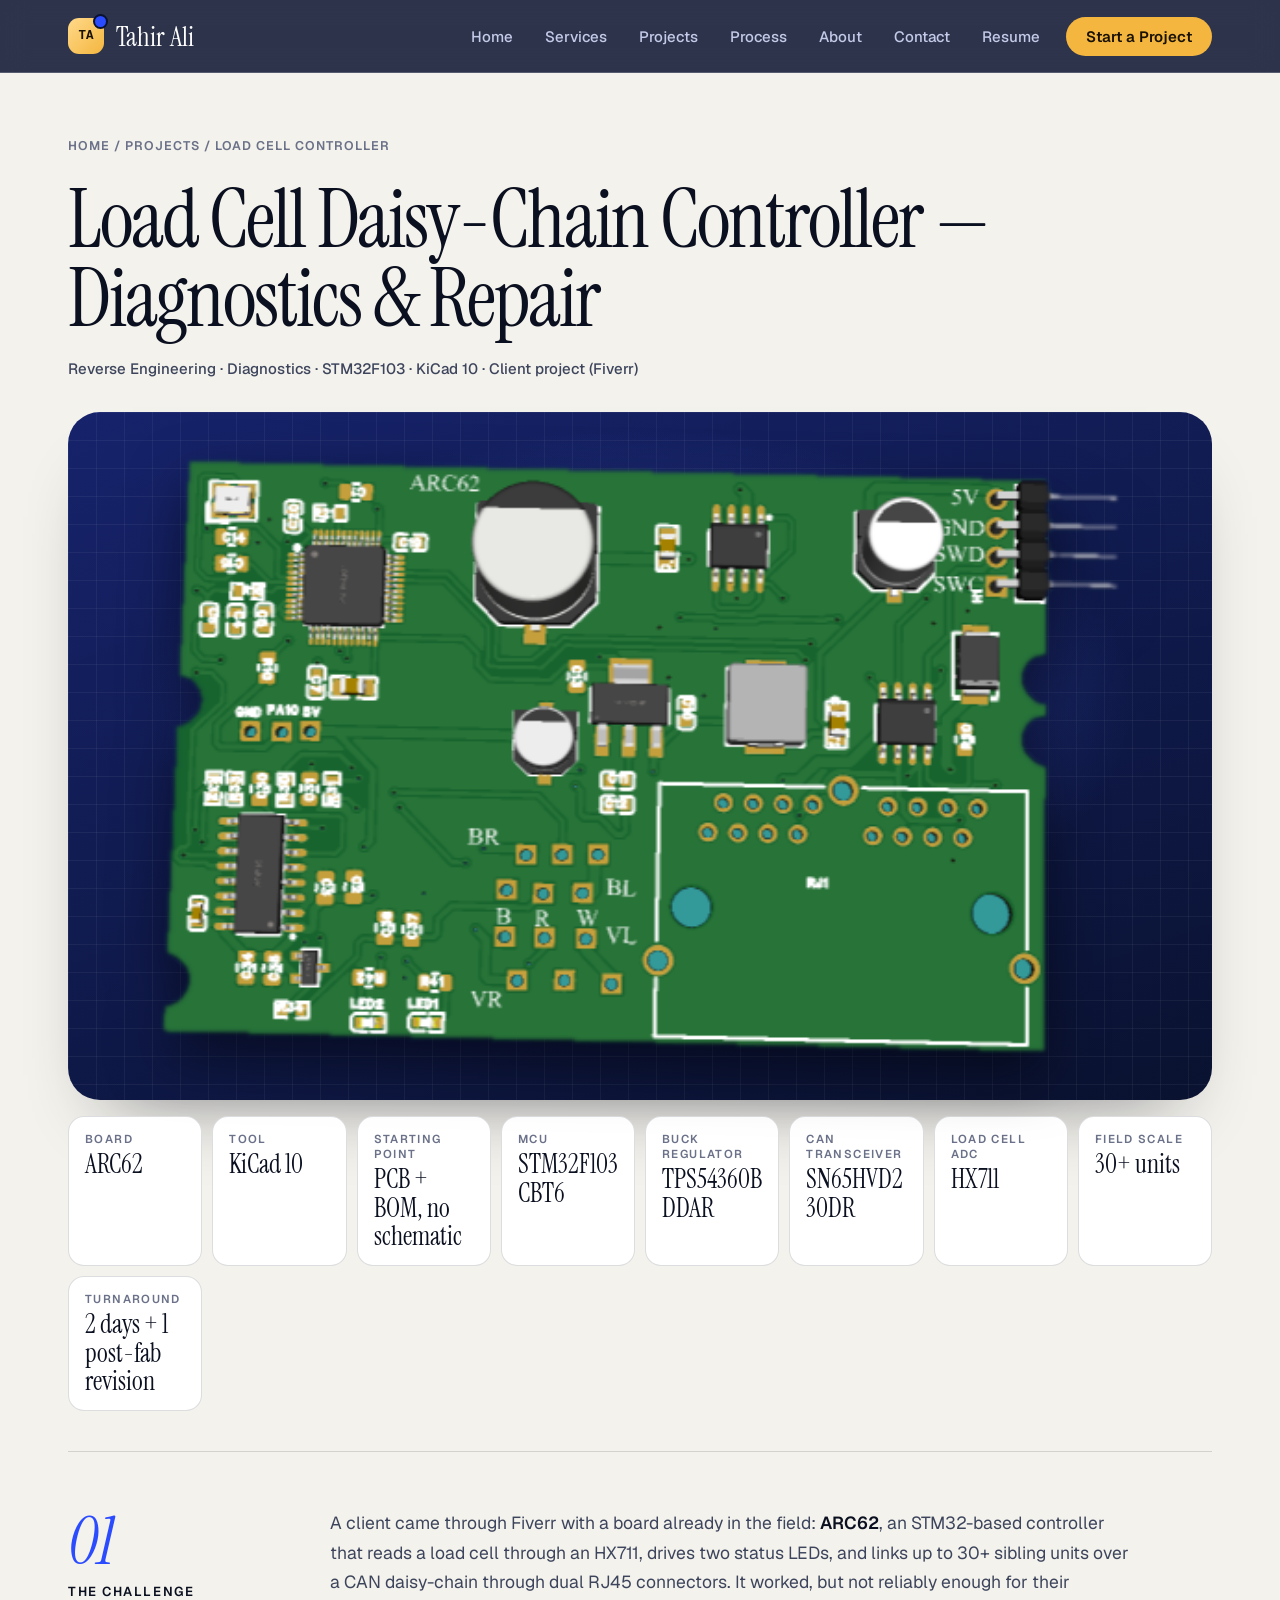
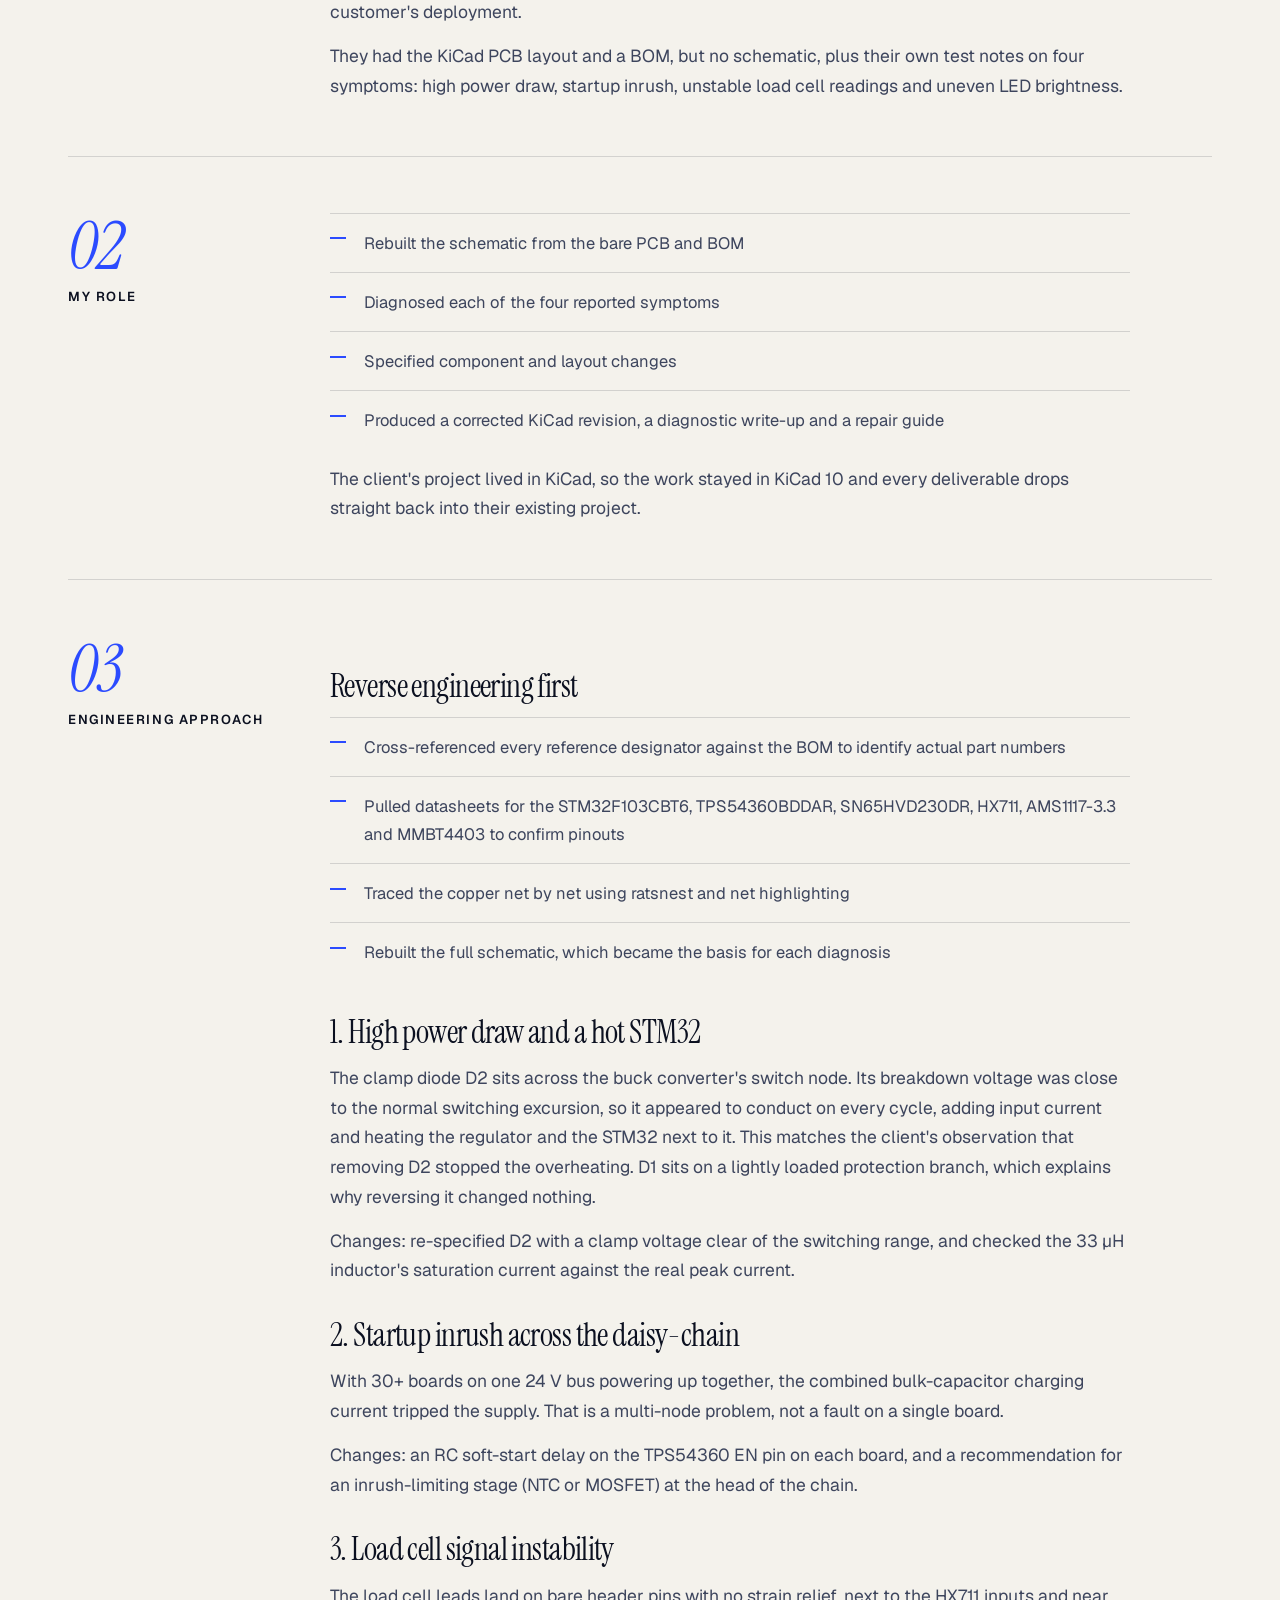
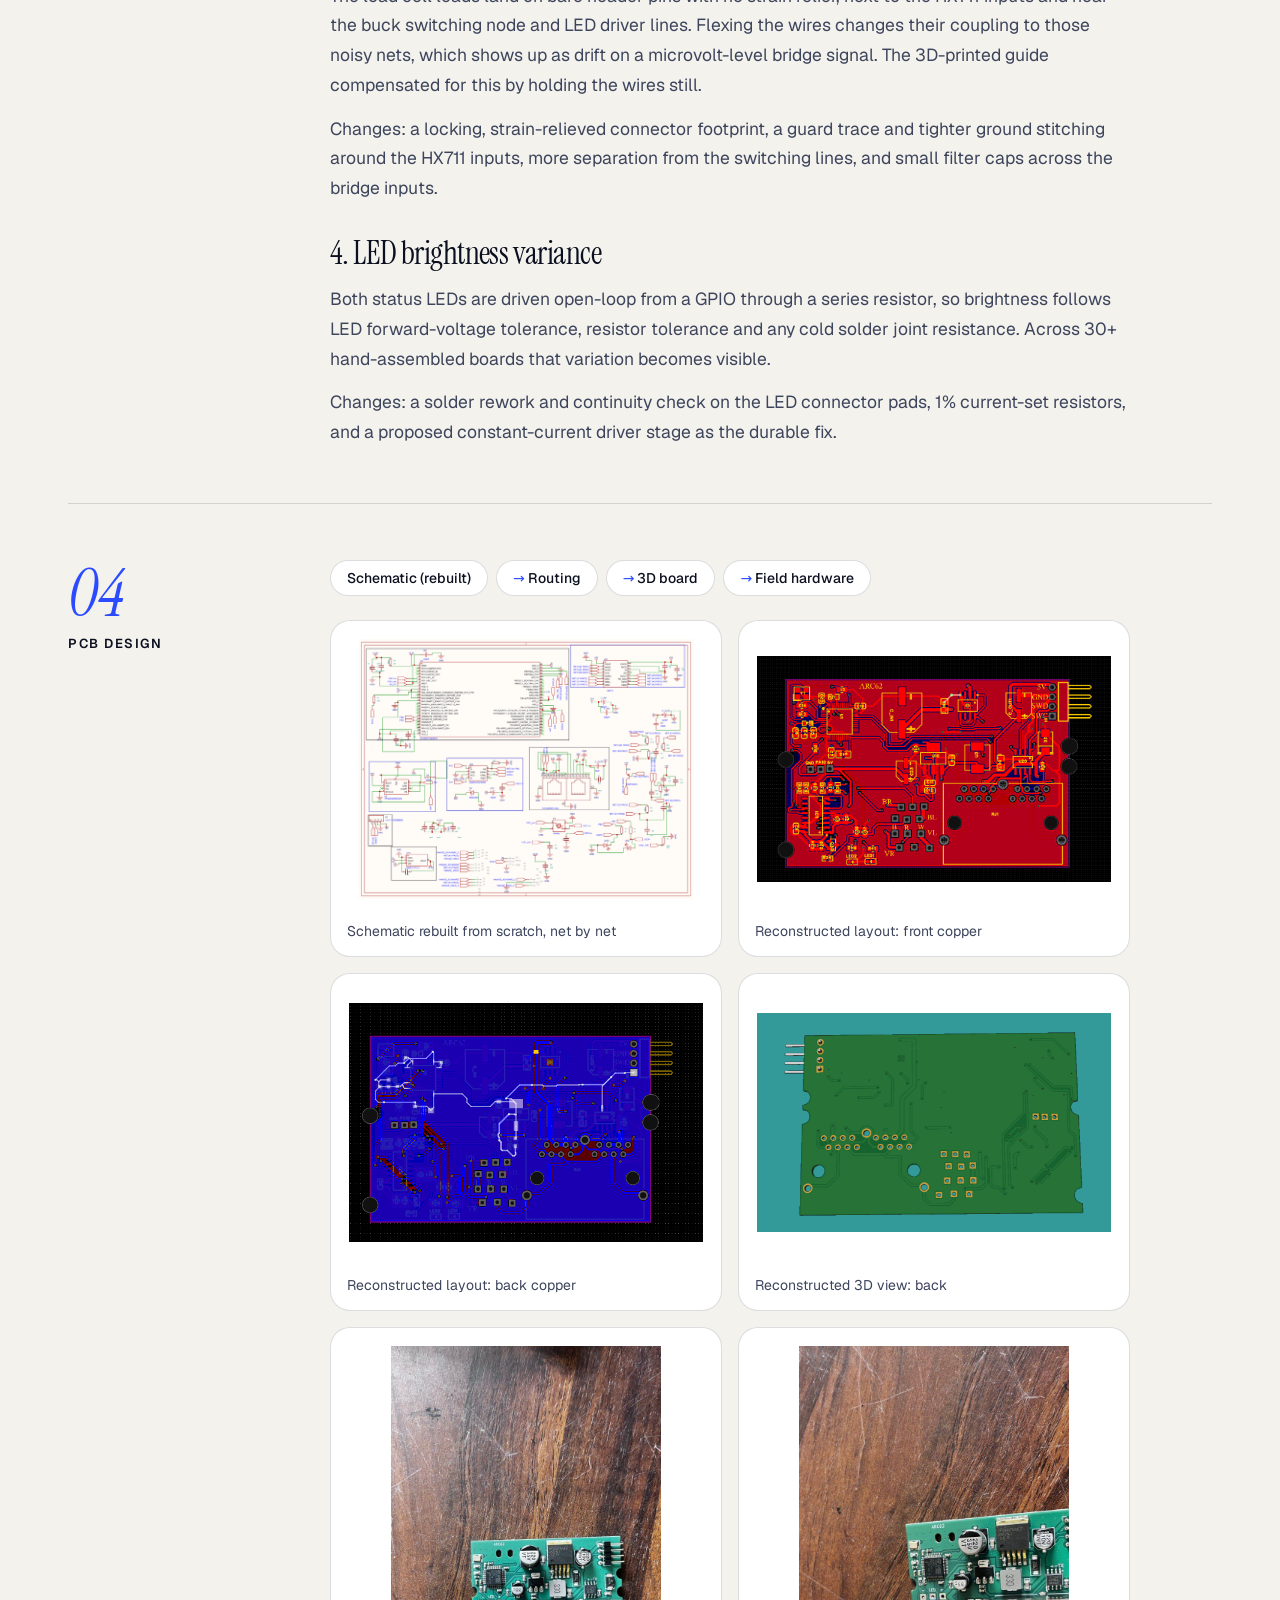
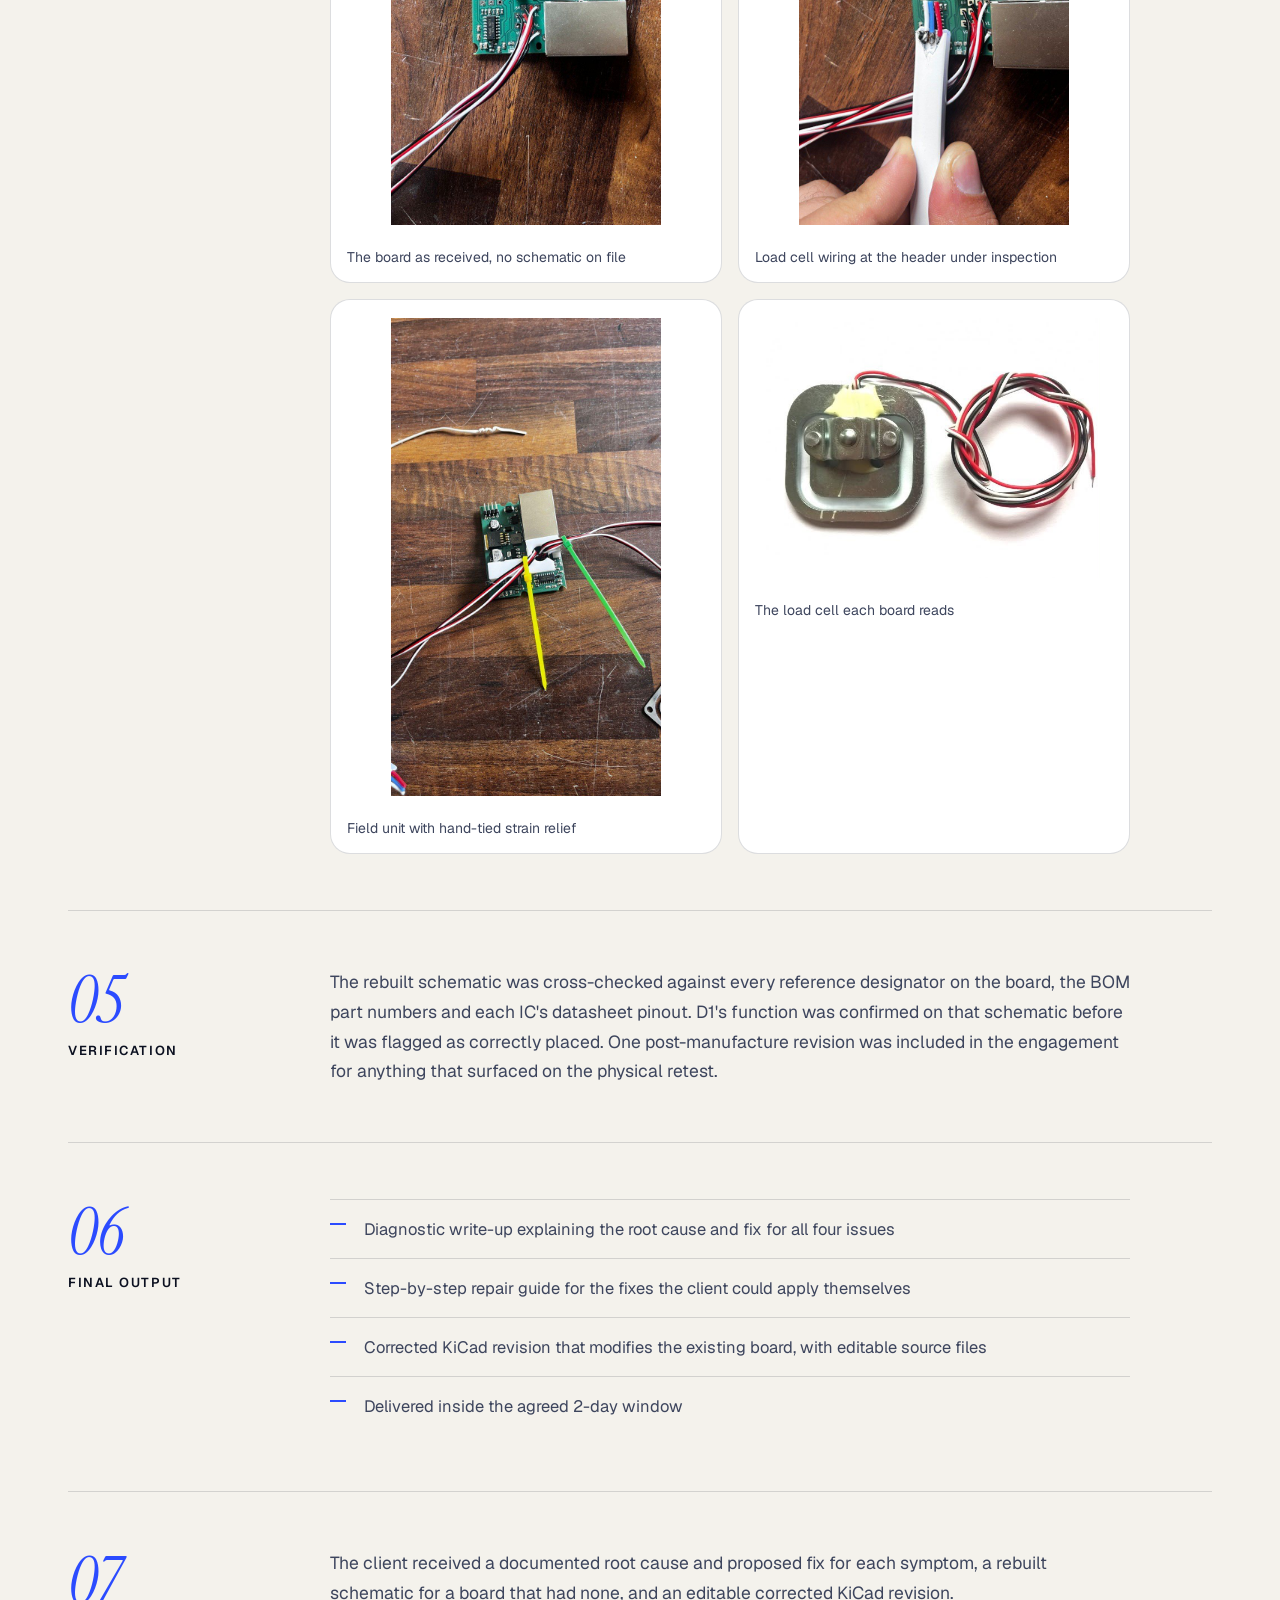
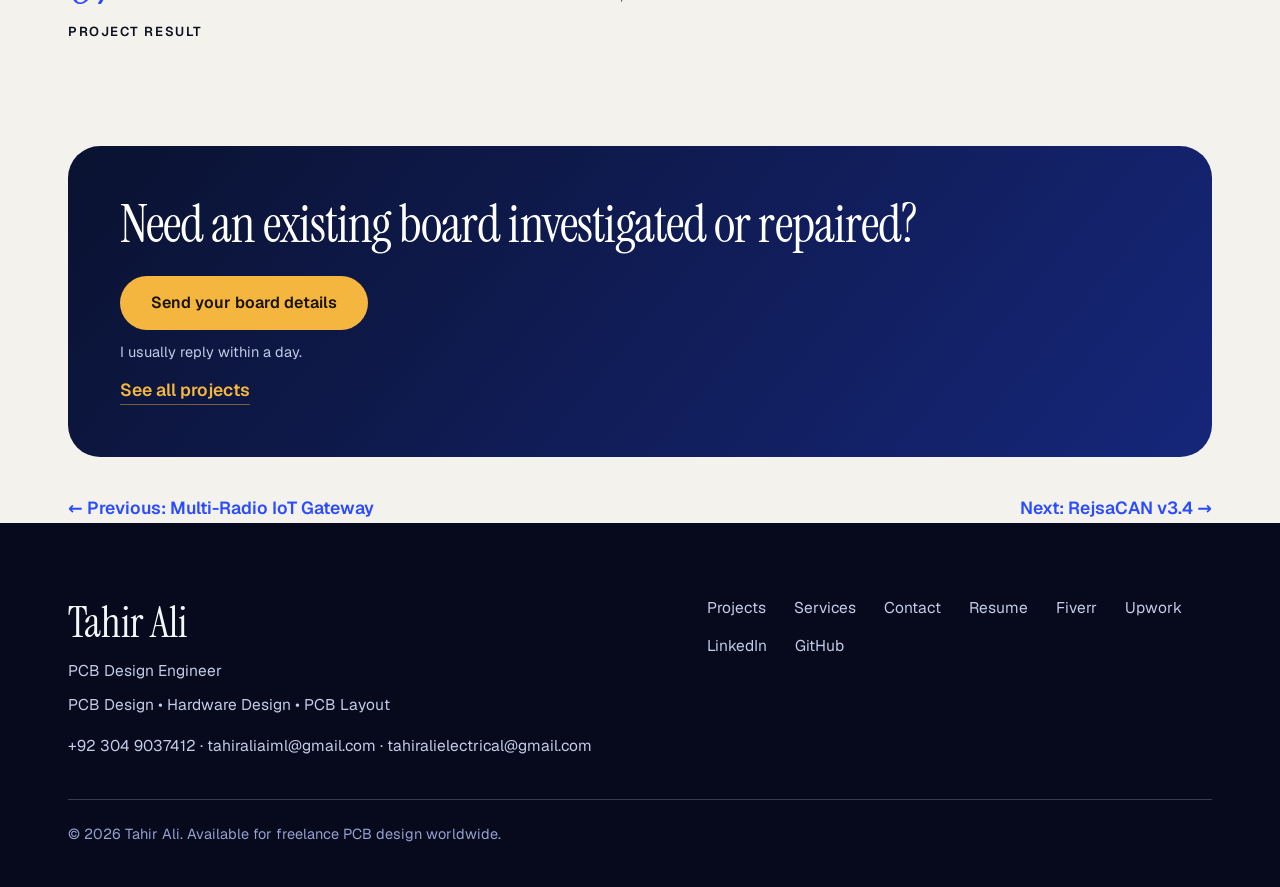
==== commit a6b1e712: "Update complete portfolio website" ====
--- a/projects/arc62-loadcell-repair.html
+++ b/projects/arc62-loadcell-repair.html
@@ -11,11 +11,11 @@
 <a href="../index.html" class="brand"><span class="chip" aria-hidden="true">TA</span>Tahir Ali</a>
 <button class="nav-toggle" id="navToggle" aria-label="Menu" aria-expanded="false" aria-controls="navLinks"><span></span></button>
 <ul class="nav-links" id="navLinks">
-<li><a href="../index.html#home">Home</a></li><li><a href="../index.html#services">Services</a></li><li><a href="../index.html#work">Work</a></li><li><a href="../index.html#process">Process</a></li><li><a href="../index.html#about">About</a></li><li><a href="../index.html#contact">Contact</a></li>
+<li><a href="../index.html#home">Home</a></li><li><a href="../index.html#services">Services</a></li><li><a href="../index.html#work">Projects</a></li><li><a href="../index.html#process">Process</a></li><li><a href="../index.html#about">About</a></li><li><a href="../index.html#contact">Contact</a></li>
 <li><a href="../Tahir_Ali_Resume.pdf" download>Resume</a></li>
 <li><a class="nav-cta" href="../index.html#contact">Start a Project</a></li>
 </ul></nav></header><main id="main"><div class="wrap">
-<div class="ph-hero"><p class="crumb"><a href="../index.html">Home</a> / <a href="../index.html#work">Work</a> / Load Cell Controller</p>
+<div class="ph-hero"><p class="crumb"><a href="../index.html">Home</a> / <a href="../index.html#work">Projects</a> / Load Cell Controller</p>
 <h1>Load Cell Daisy-Chain Controller — Diagnostics & Repair</h1><p class="meta">Reverse Engineering · Diagnostics · STM32F103 · KiCad 10 · Client project (Fiverr)</p>
 <div class="big"><img src="../images/cut/arc62-3d-front.png" alt="Reconstructed 3D render of the ARC62 load cell controller board, front side with silkscreen labels" width="579" height="412" fetchpriority="high"></div>
 <dl class="tb"><div><dt>Board</dt><dd>ARC62</dd></div><div><dt>Tool</dt><dd>KiCad 10</dd></div><div><dt>Starting point</dt><dd>PCB + BOM, no schematic</dd></div><div><dt>MCU</dt><dd>STM32F103CBT6</dd></div><div><dt>Buck regulator</dt><dd>TPS54360BDDAR</dd></div><div><dt>CAN transceiver</dt><dd>SN65HVD230DR</dd></div><div><dt>Load cell ADC</dt><dd>HX711</dd></div><div><dt>Field scale</dt><dd>30+ units</dd></div><div><dt>Turnaround</dt><dd>2 days + 1 post-fab revision</dd></div></dl></div>
@@ -26,7 +26,7 @@
 <section class="cs"><div class="cs-grid"><h2><b>05</b>Verification</h2><div class="prose"><p>The rebuilt schematic was cross-checked against every reference designator on the board, the BOM part numbers and each IC's datasheet pinout. D1's function was confirmed on that schematic before it was flagged as correctly placed. One post-manufacture revision was included in the engagement for anything that surfaced on the physical retest.</p></div></div></section>
 <section class="cs"><div class="cs-grid"><h2><b>06</b>Final output</h2><div class="prose"><ul class="list"><li>Diagnostic write-up explaining the root cause and fix for all four issues</li><li>Step-by-step repair guide for the fixes the client could apply themselves</li><li>Corrected KiCad revision that modifies the existing board, with editable source files</li><li>Delivered inside the agreed 2-day window</li></ul></div></div></section>
 <section class="cs"><div class="cs-grid"><h2><b>07</b>Project result</h2><div class="prose"><p>The client received a documented root cause and proposed fix for each symptom, a rebuilt schematic for a board that had none, and an editable corrected KiCad revision.</p></div></div></section>
-<div class="end"><h2>Have a similar PCB project?</h2><a class="btn btn-primary" href="../index.html#contact">Let's discuss your requirements</a></div>
+<div class="end"><h2>Need an existing board investigated or repaired?</h2><div class="endcta"><a class="btn btn-primary" href="../index.html#contact">Send your board details</a><span>I usually reply within a day.</span><a class="link" href="../index.html#work">See all projects</a></div></div>
 <nav class="pn" aria-label="Project navigation"><a href="multi-radio-gateway-layout.html">← Previous: Multi-Radio IoT Gateway</a><a href="rejsacan-v3-redesign.html">Next: RejsaCAN v3.4 →</a></nav>
 </div></main><footer><div class="wrap"><div class="foot">
 <div><strong>Tahir Ali</strong><p>PCB Design Engineer</p><p>PCB Design • Hardware Design • PCB Layout</p><p class="fcontact"><a href="tel:+923049037412">+92 304 9037412</a> · <a href="mailto:tahiraliaiml@gmail.com">tahiraliaiml@gmail.com</a> · <a href="mailto:tahiralielectrical@gmail.com">tahiralielectrical@gmail.com</a></p></div>
@@ -34,4 +34,5 @@
 <li><a href="../index.html#work">Projects</a></li><li><a href="../index.html#services">Services</a></li><li><a href="../index.html#contact">Contact</a></li><li><a href="../Tahir_Ali_Resume.pdf" download>Resume</a></li>
 <li><a href="https://www.fiverr.com/tahircircuit?public_mode=true" target="_blank" rel="noopener">Fiverr</a></li><li><a href="https://www.upwork.com/freelancers/~01393ea75067305202?viewMode=1" target="_blank" rel="noopener">Upwork</a></li><li><a href="https://www.linkedin.com/in/tahir-ali-7430803a5/" target="_blank" rel="noopener">LinkedIn</a></li><li><a href="https://github.com/tahiriii-ai" target="_blank" rel="noopener">GitHub</a></li>
 </ul></div><p class="copy">© 2026 Tahir Ali. Available for freelance PCB design worldwide.</p></div></footer>
+<a class="fab" href="../index.html#contact">Start a Project</a>
 <script src="../script.js"></script></body></html>
--- a/styles.css
+++ b/styles.css
@@ -109,7 +109,7 @@
 .case{display:grid;grid-template-columns:1.15fr 1fr;gap:56px;align-items:center;padding:30px;margin-bottom:26px;border-radius:32px;background:var(--card);border:1px solid var(--ln);transition:box-shadow .35s}
 .case:hover{box-shadow:0 40px 70px -40px rgba(11,16,32,.35)}.case:nth-of-type(even) .case-img{order:2}
 .case-img{display:block;border-radius:24px;padding:34px;overflow:hidden;background:var(--stage)}
-.case:nth-of-type(2) .case-img{background:radial-gradient(60% 55% at 50% 42%,rgba(244,182,63,.4),rgba(244,182,63,0) 72%),linear-gradient(rgba(255,255,255,.05) 1px,transparent 1px) 0 0/28px 28px,linear-gradient(90deg,rgba(255,255,255,.05) 1px,transparent 1px) 0 0/28px 28px,linear-gradient(160deg,#16236b,#0a1230)}
+.case:nth-of-type(3) .case-img{background:radial-gradient(60% 55% at 50% 42%,rgba(244,182,63,.4),rgba(244,182,63,0) 72%),linear-gradient(rgba(255,255,255,.05) 1px,transparent 1px) 0 0/28px 28px,linear-gradient(90deg,rgba(255,255,255,.05) 1px,transparent 1px) 0 0/28px 28px,linear-gradient(160deg,#16236b,#0a1230)}
 .case-img img{width:100%;aspect-ratio:4/3;object-fit:contain;transition:transform .6s cubic-bezier(.2,.7,.2,1);filter:drop-shadow(0 24px 28px rgba(0,0,0,.5))}
 .case:hover .case-img img{transform:scale(1.06) rotate(-1.2deg)}
 .kind{font:600 12.5px var(--body);letter-spacing:.1em;text-transform:uppercase;color:var(--blue);margin-bottom:14px}
@@ -195,3 +195,129 @@
 .cinfo .wa{font-size:14px;font-weight:600;color:#1a1200;background:var(--gold);padding:5px 14px;border-radius:999px}.cinfo .wa:hover{color:#1a1200;background:var(--gold2)}
 .fcontact{margin-top:14px!important}.fcontact a:hover{color:var(--gold2)}
 @media(max-width:640px){.cinfo span{flex-basis:100%}.cinfo li{font-size:17px}}
+
+/* Beacon enclosure + conversion additions */
+.big.light{background:#fff;border:1px solid var(--ln);padding:24px}.big.light img{filter:none;max-height:640px}
+.vid{margin:22px 0;border-radius:24px;overflow:hidden;background:#05081a;border:1px solid var(--ln);box-shadow:0 30px 60px -36px rgba(11,16,32,.5)}.vid video{display:block;width:100%;height:auto;aspect-ratio:16/9}
+.steps{counter-reset:st;display:grid;gap:10px}.steps li{counter-increment:st;position:relative;padding:14px 18px 14px 58px;border:1px solid var(--ln);border-radius:16px;background:#fff;color:var(--mut);font-size:16.5px}
+.steps li::before{content:counter(st);position:absolute;left:16px;top:50%;transform:translateY(-50%);width:28px;height:28px;border-radius:50%;background:var(--blue);color:#fff;display:grid;place-items:center;font:600 13px var(--body)}
+.kv{margin:20px 0;border-top:1px solid var(--ln)}.kv div{display:flex;justify-content:space-between;gap:16px;padding:12px 0;border-bottom:1px solid var(--ln);font-size:16.5px}.kv dt{font:600 12.5px var(--body);letter-spacing:.1em;text-transform:uppercase;color:var(--faint);padding-top:3px}.kv dd{margin:0;font-weight:500}
+.case-img.light{background:#fff;border:1px solid var(--ln)}.case-img.light img{filter:none}
+.case:hover .case-img.light img{transform:scale(1.04)}
+.pill{display:inline-block;margin-left:10px;padding:3px 11px;border-radius:999px;background:var(--gold);color:#1a1200;font:700 11px var(--body);letter-spacing:.12em;vertical-align:2px}
+.mini img.light,.ev img.light{background:#fff;filter:none}
+.faq{max-width:860px}.faq details{border-top:1px solid var(--ln);padding:0}.faq details:last-child{border-bottom:1px solid var(--ln)}
+.faq summary{list-style:none;cursor:pointer;display:flex;justify-content:space-between;align-items:center;gap:20px;padding:24px 0;font:400 28px/1.15 var(--display);color:var(--ink);width:auto}
+.faq summary::-webkit-details-marker{display:none}.faq summary::after{content:"+";font:300 34px/1 var(--body);color:var(--blue);transition:transform .25s}.faq details[open] summary::after{transform:rotate(45deg)}
+.faq details p{color:var(--mut);padding:0 40px 26px 0;max-width:720px}
+.how{display:grid;grid-template-columns:repeat(3,1fr);gap:18px;counter-reset:h}.how li{counter-increment:h;padding:30px 28px;border-radius:var(--r);background:rgba(255,255,255,.07);border:1px solid var(--ln)}
+.how li::before{content:"0" counter(h);display:block;font:italic 400 52px/1 var(--display);color:var(--gold);margin-bottom:18px}.how h3{font:600 20px/1.25 var(--body);margin-bottom:8px}.how p{color:var(--mut);font-size:16px}
+.fab{position:fixed;left:16px;right:16px;bottom:14px;z-index:40;display:none;align-items:center;justify-content:center;min-height:52px;border-radius:999px;background:var(--gold);color:#1a1200;font:700 16px var(--body);box-shadow:0 14px 34px -8px rgba(0,0,0,.55);transition:transform .3s,opacity .3s}
+.fab.off{transform:translateY(90px);opacity:0;pointer-events:none}
+@media(max-width:640px){.fab{display:flex}footer{padding-bottom:100px}.how{grid-template-columns:1fr}.faq summary{font-size:23px}}
+@media(max-width:1024px){.how{grid-template-columns:1fr}}
+
+/* Parcel-tracking product case study additions */
+.duo{display:grid;grid-template-columns:1fr 1fr;gap:14px;align-items:stretch}
+.duo figure{margin:0;display:flex;flex-direction:column;border-radius:20px;overflow:hidden;background:#fff;border:1px solid var(--ln)}
+.duo img{width:100%;height:auto;aspect-ratio:4/3;object-fit:contain;background:#fff}
+.duo figcaption{padding:10px 14px 14px;font:500 14.5px/1.4 var(--body);color:var(--mut);text-align:center}
+.big.duo-wrap{padding:22px}
+.status{margin:0;border-top:1px solid var(--ln)}
+.status li{display:flex;justify-content:space-between;align-items:center;gap:16px;padding:14px 0;border-bottom:1px solid var(--ln);font-size:16.5px;color:var(--ink)}
+.status li small{display:block;font-size:14px;color:var(--faint);margin-top:2px}
+.st{flex:none;font:700 11px var(--body);letter-spacing:.1em;text-transform:uppercase;padding:6px 13px;border-radius:999px;border:1px solid var(--ln);white-space:nowrap}
+.st.done{background:#e3f3e6;color:#14532d;border-color:#b6dfc0}
+.st.rev{background:#e8edff;color:#1b34c7;border-color:#c3cdff}
+.st.next{background:#fff4d6;color:#7a5200;border-color:#f1d58b}
+.shot img.auto{aspect-ratio:auto;padding:6px}.shot a{display:block}
+.product-grid{display:grid;grid-template-columns:1.1fr 1fr;gap:56px;align-items:start}
+.product-grid .tb{margin-top:18px}
+.inside-h{margin:56px 0 22px;font-size:40px}
+.mini-grid.c3{grid-template-columns:repeat(3,1fr)}
+.mini img.light{background:#fff;filter:none;padding:10px}
+.chips{display:flex;flex-wrap:wrap;gap:8px;margin:16px 0 0}.chips li{font:500 14px var(--body);padding:7px 14px;border-radius:999px;border:1px solid var(--ln);background:#fff;color:var(--ink)}
+.callout{margin-top:22px;padding:18px 22px;border-radius:18px;background:#fff;border:1px solid var(--ln);color:var(--mut);font-size:16.5px}
+.callout a{color:var(--blue);font-weight:600}
+@media(max-width:1024px){.product-grid{grid-template-columns:1fr;gap:36px}.mini-grid.c3{grid-template-columns:1fr 1fr}}
+@media(max-width:640px){.duo{grid-template-columns:1fr}.mini-grid.c3{grid-template-columns:1fr}.status li{flex-direction:column;align-items:flex-start;gap:8px}.inside-h{font-size:32px}}
+.mini-grid.c3{margin-bottom:26px}
+.case-img img.wide{aspect-ratio:auto}
+.lede{max-width:760px;margin:-8px 0 32px;font-size:21px;line-height:1.55;color:var(--mut)}
+.pquote{margin:0;padding:24px 28px;border-left:4px solid var(--blue);background:#fff;border-radius:0 20px 20px 0;box-shadow:0 20px 40px -30px rgba(11,16,32,.35)}
+.pquote p{font:400 clamp(20px,2.2vw,25px)/1.4 var(--display);color:var(--ink)}
+.pquote cite{display:block;margin-top:14px;font:500 14.5px var(--body);font-style:normal;color:var(--faint)}
+.end .endcta{display:flex;flex-direction:column;align-items:flex-start;gap:10px}.end .endcta span{font-size:14.5px;color:var(--mut)}
+.diagram{margin:26px 0 0;padding:22px;border-radius:24px;background:#fff;border:1px solid var(--ln)}
+.diagram svg{display:block;width:100%;height:auto;font-family:var(--body)}
+.diagram figcaption{padding:12px 4px 0;text-align:center}
+.dg-mob{display:none;margin-top:22px}
+@media(max-width:640px){.dg-desk{display:none}.dg-mob{display:flex}}
+.product-grid .facts{margin:0 0 4px}.product-grid .facts li{padding-left:30px}
+
+/* Redesign additions */
+#order{--bg:var(--navy);--fg:#f6f7fd;--mut:#c4cbe8;--faint:#95a0cc;--ln:rgba(255,255,255,.2);--card:var(--navy2);--acc:var(--gold);--btn:var(--gold);--btnfg:#1a1200;border-top:1px solid rgba(255,255,255,.12)}
+.duo figcaption{color:#3d455d}
+.hero .duo figure{background:#fff}
+.hero-fig .duo{margin-bottom:12px}
+#featured .mini .kind{color:var(--gold2)}
+#featured .mini{background:var(--card)}
+.more{margin-top:34px}
+.more summary{list-style:none;cursor:pointer;display:flex;justify-content:space-between;align-items:center;gap:20px;width:auto;padding:22px 0;border-top:1px solid var(--ln);border-bottom:1px solid var(--ln);font:400 30px/1.15 var(--display);color:var(--ink)}
+.more summary::-webkit-details-marker{display:none}.more summary::after{content:"+";font:300 34px/1 var(--body);color:var(--blue);transition:transform .25s}.more[open] summary::after{transform:rotate(45deg)}
+.more .mini-grid{margin-top:26px}
+.how li h3{color:#fff}
+@media(max-width:640px){.more summary{font-size:24px}}
+.hero h1{font-size:clamp(46px,6vw,88px)}
+@media(max-width:640px){.hero .duo{grid-template-columns:1fr 1fr;gap:10px}.hero .duo figcaption{font-size:12.5px;padding:8px 6px 10px}}
+
+/* ---- v3: strip, glance, filters, services, form, lightbox ---- */
+.strip{background:var(--gold);color:#1a1200;padding:0}
+.strip ul{display:grid;grid-template-columns:repeat(5,1fr);gap:0;list-style:none}
+.strip li{padding:20px 22px;display:flex;flex-direction:column;gap:2px;border-left:1px solid rgba(26,18,0,.22)}
+.strip li:first-child{border-left:0;padding-left:0}
+.strip b{font:600 15px/1.3 var(--body)}.strip span{font:400 13.5px/1.4 var(--body);color:#3a2b00}
+.glance{display:grid;grid-template-columns:repeat(4,1fr);gap:16px;margin-top:28px}
+.glance div{padding:20px 22px;border:1px solid var(--ln);border-radius:20px;background:var(--card)}
+.glance dt{font:600 11.5px var(--body);letter-spacing:.12em;text-transform:uppercase;color:var(--gold2);margin-bottom:8px}
+.glance dd{font-size:15px;line-height:1.55;color:var(--mut)}
+.filters{display:flex;flex-wrap:wrap;gap:10px;margin:34px 0 14px}
+.flt{min-height:44px;padding:10px 20px;border-radius:999px;border:1px solid var(--ln);background:transparent;color:var(--fg);font:500 15px var(--body);cursor:pointer;transition:background .2s,color .2s,border-color .2s}
+.flt:hover{border-color:var(--blue)}
+.flt[aria-pressed=true]{background:var(--ink);color:#fff;border-color:var(--ink)}
+.fcount{font-size:14.5px;color:var(--faint);margin-bottom:22px}
+.pf .mini h3{font-size:24px;line-height:1.2}
+.pf .mini[hidden]{display:none}
+.badge{align-self:flex-start;font:600 11px var(--body);letter-spacing:.1em;text-transform:uppercase;background:var(--gold);color:#1a1200;padding:4px 11px;border-radius:999px}
+.svc article{display:flex;flex-direction:column}
+.svc article:last-child{grid-column:1/-1}
+.sv{display:grid;gap:12px;margin:18px 0 20px}
+.sv dt{font:600 11.5px var(--body);letter-spacing:.1em;text-transform:uppercase;color:var(--faint);margin-bottom:2px}
+.sv dd{font-size:15px;line-height:1.5;color:var(--mut)}.sv a{color:var(--blue);text-decoration:underline;text-underline-offset:3px}
+.svc .link{margin-top:auto;font-weight:600}
+.mq{margin:28px 0;padding:20px 22px;border-left:3px solid var(--gold);background:rgba(255,255,255,.05);border-radius:0 16px 16px 0}
+.mq blockquote{font-size:17px;line-height:1.55;color:#fff}.mq figcaption{margin-top:10px;font-size:14px;color:var(--faint)}
+.f2{display:grid;grid-template-columns:1fr 1fr;gap:18px}
+.f abbr{color:var(--gold);text-decoration:none}
+.hint{font-size:13.5px;color:var(--faint)}
+.err{font-size:14px;color:#ffb4a8;font-weight:500}
+.err::before{content:"Error: ";font-weight:600}
+input[aria-invalid=true],select[aria-invalid=true],textarea[aria-invalid=true]{border-color:#ff8a78}
+.more-f summary{cursor:pointer;font:600 15px var(--body);color:var(--gold2);padding:6px 0;min-height:44px;display:flex;align-items:center}
+.more-body{display:grid;gap:18px;margin-top:10px}
+.hp{position:absolute;left:-9999px;width:1px;height:1px;opacity:0}
+.note.bad{color:#ffb4a8}.note.good{color:#9be3b0}
+.note .link{color:var(--gold2);text-decoration:underline}
+img[data-zoom]{cursor:zoom-in}
+dialog.lb{border:0;padding:0;background:transparent;max-width:96vw;max-height:94vh;width:auto;overflow:visible}
+dialog.lb::backdrop{background:rgba(5,9,26,.88)}
+.lb-in{position:relative;display:flex;flex-direction:column;align-items:center;gap:12px}
+.lb img{max-width:94vw;max-height:80vh;object-fit:contain;background:#fff;border-radius:12px}
+.lb p{color:#e8ecff;font-size:15px;max-width:80ch;text-align:center}
+.lb button{position:absolute;top:-8px;right:-8px;min-width:44px;min-height:44px;border-radius:50%;border:0;background:var(--gold);color:#1a1200;font:600 20px var(--body);cursor:pointer}
+@media(max-width:1024px){.strip ul{grid-template-columns:1fr 1fr}.strip li{border-left:0;padding-left:0;border-top:1px solid rgba(26,18,0,.22)}.glance{grid-template-columns:1fr 1fr}}
+@media(max-width:640px){.strip ul{grid-template-columns:1fr}.glance{grid-template-columns:1fr}.f2{grid-template-columns:1fr}.flt{flex:1 1 auto}}
+.tb>div{min-width:0}.tb dd{overflow-wrap:anywhere}
+@media(max-width:480px){.tb{grid-template-columns:1fr 1fr}}
+@media(max-width:340px){.tb{grid-template-columns:1fr}}
+.sv dd,.glance dd,.mq blockquote{margin:0}
